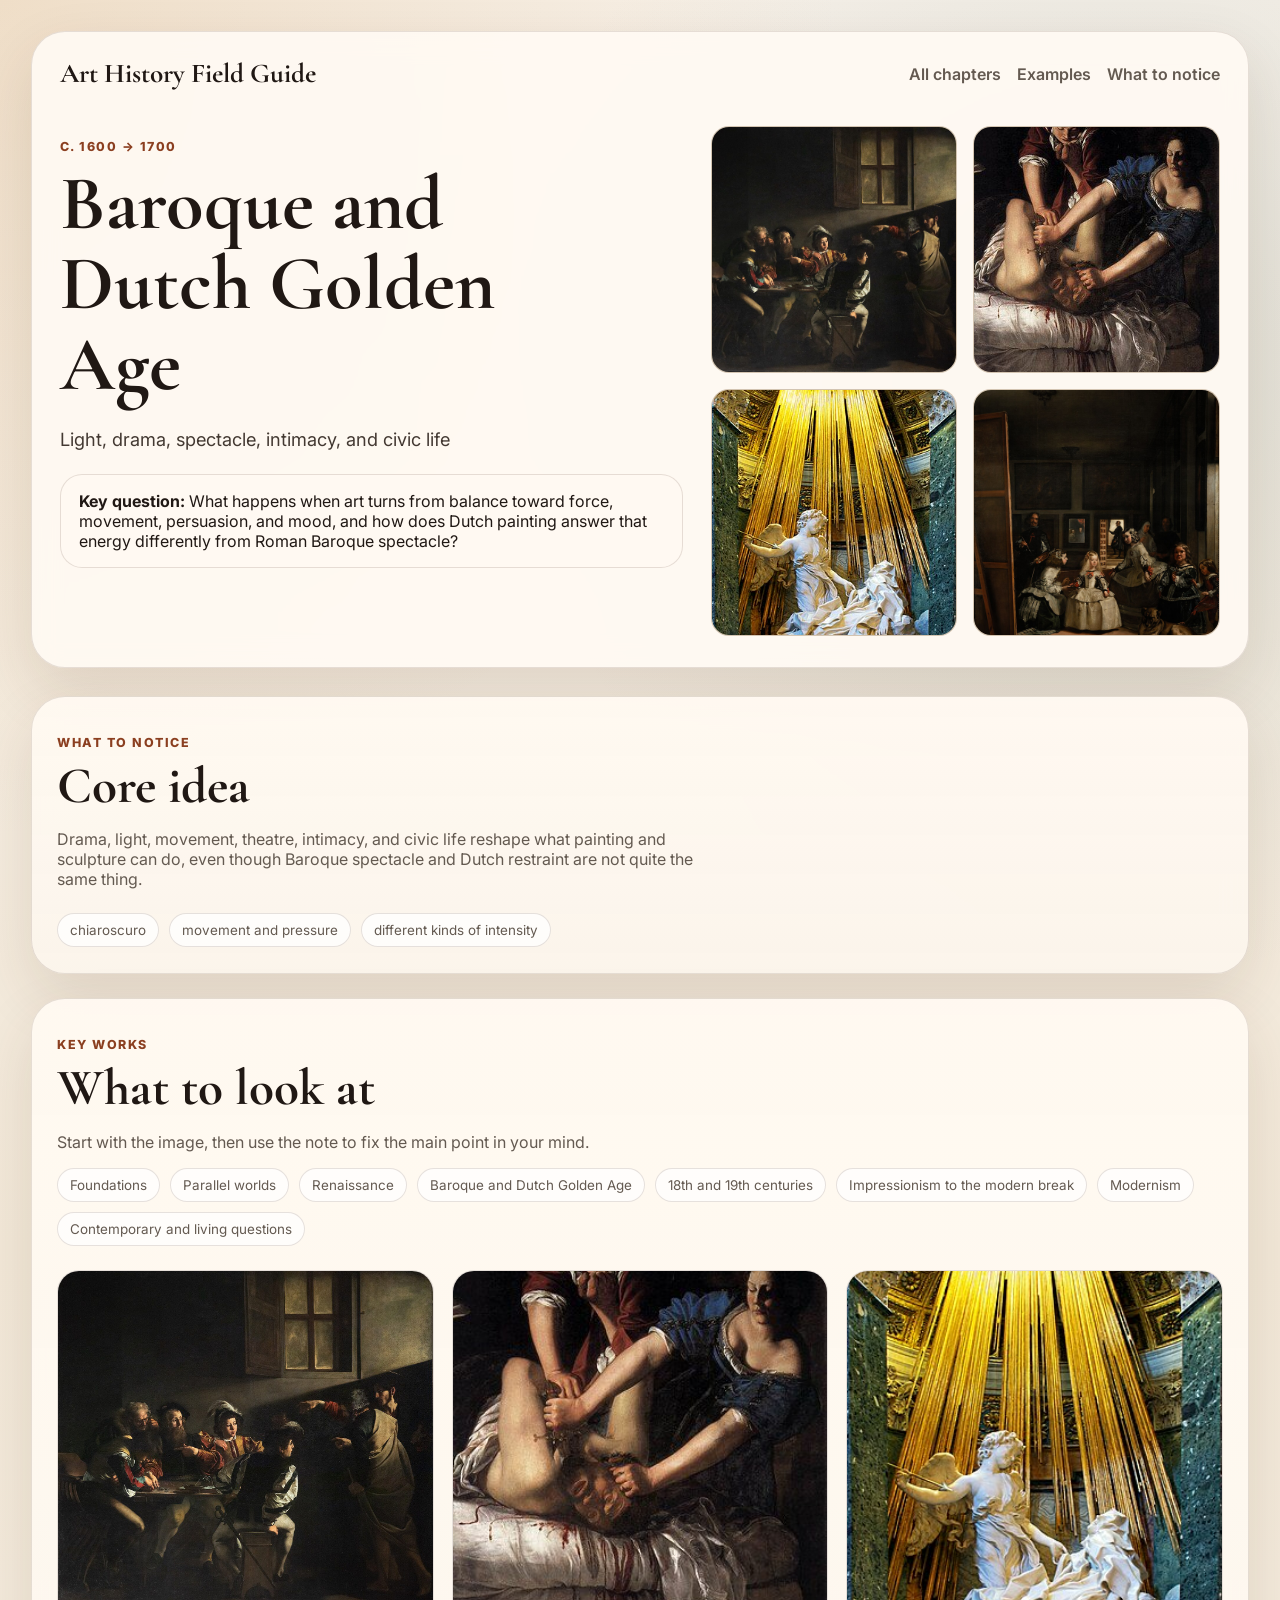
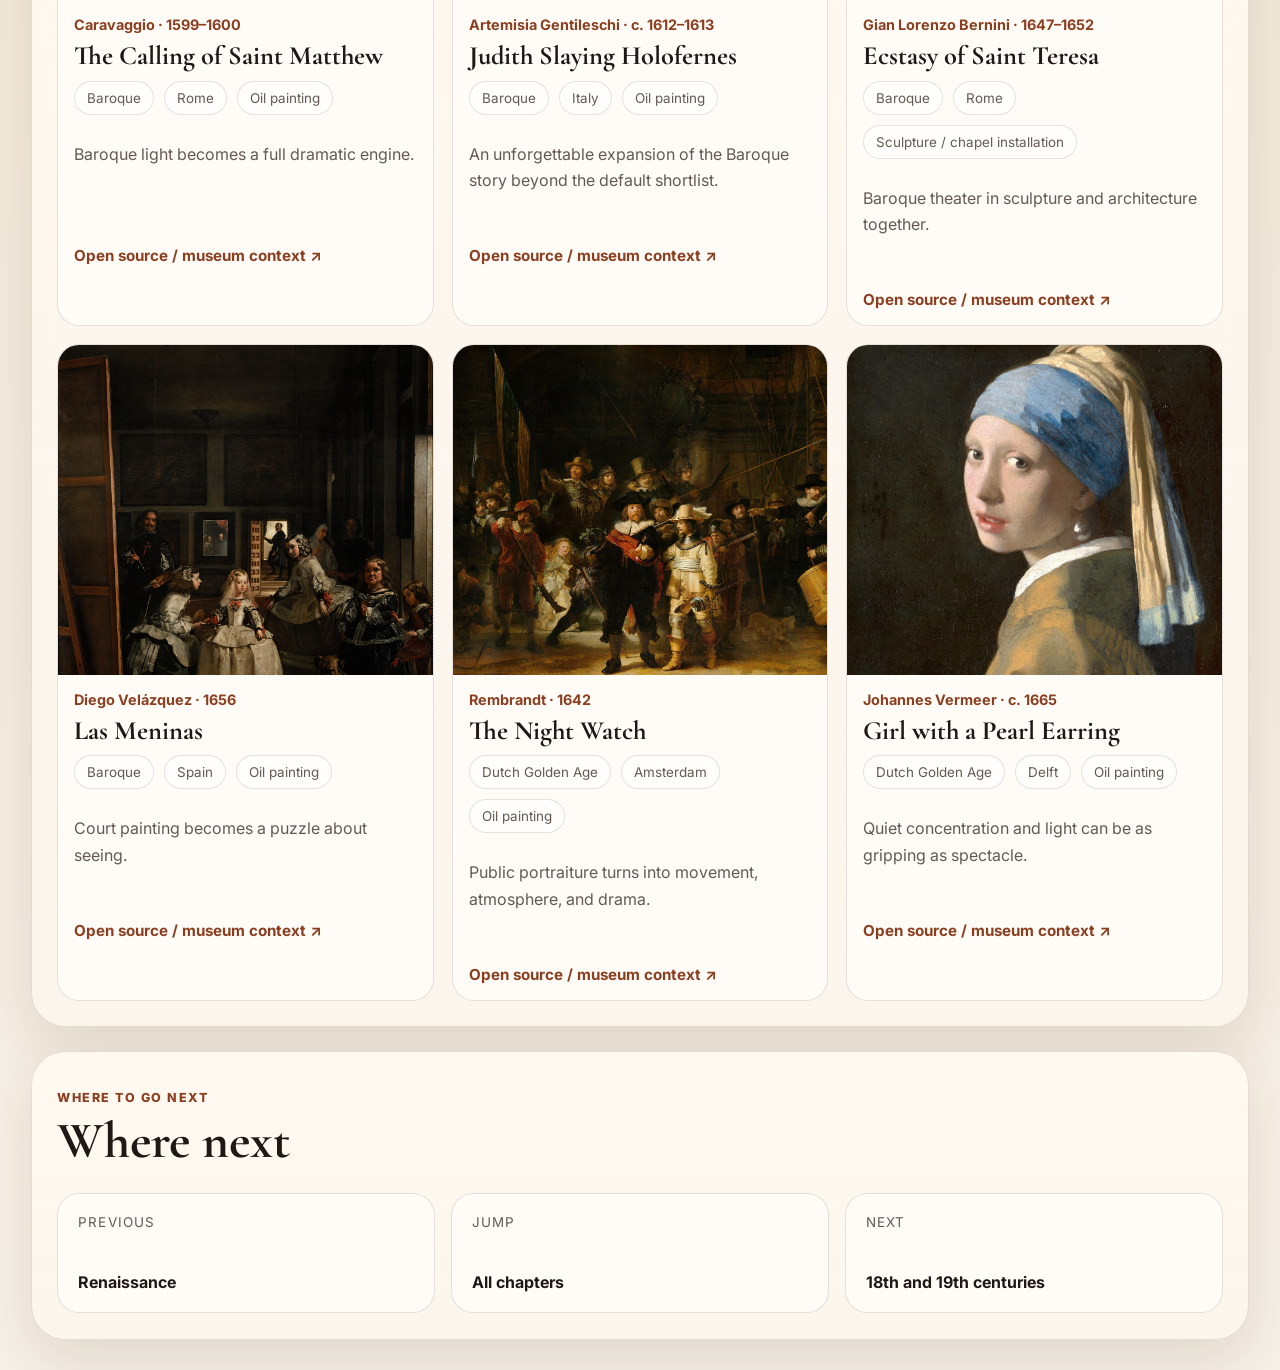
==== periods/baroque-dutch.html @ cd4ae2cf "Bust cached homepage assets" ====
<!DOCTYPE html>
<html lang="en">
<head>
  <meta charset="UTF-8" />
  <meta name="viewport" content="width=device-width, initial-scale=1.0" />
  <title>Baroque and Dutch Golden Age · Art History Field Guide</title>
  <meta name="description" content="Baroque and Dutch Golden Age page of the Art History Field Guide with multiple visual examples and short appreciation notes." />
  <link rel="preconnect" href="https://fonts.googleapis.com">
  <link rel="preconnect" href="https://fonts.gstatic.com" crossorigin>
  <link href="https://fonts.googleapis.com/css2?family=Inter:wght@400;500;600;700;800&family=Cormorant+Garamond:wght@500;600;700&display=swap" rel="stylesheet">
  <link rel="stylesheet" href="../styles.css?v=a6105a4" />
</head>
<body>
  <div class="site-shell">
    <header class="hero hero-period">
      <nav class="topbar">
        <a class="brand" data-no-modal="true" href="../index.html">Art History Field Guide</a>
        <div class="topbar-links">
          <a href="../index.html#periods">All chapters</a>
          <a data-no-modal="true" href="#gallery">Examples</a>
          <a data-no-modal="true" href="#flow">What to notice</a>
        </div>
      </nav>
      <div class="period-header">
        <div class="period-header-copy">
          <p class="eyebrow">c. 1600 → 1700</p>
          <h1>Baroque and Dutch Golden Age</h1>
          <p class="lede">Light, drama, spectacle, intimacy, and civic life</p>
          <div class="question-card"><strong>Key question:</strong> What happens when art turns from balance toward force, movement, persuasion, and mood, and how does Dutch painting answer that energy differently from Roman Baroque spectacle?</div>
        </div>
        <div class="period-header-preview">
          <img src="../assets/artworks/calling-saint-matthew.jpg" alt="The Calling of Saint Matthew" loading="eager" /><img src="../assets/artworks/judith-slaying-holofernes.jpg" alt="Judith Slaying Holofernes" loading="eager" /><img src="../assets/examples/ecstasy-of-saint-teresa.jpg" alt="Ecstasy of Saint Teresa" loading="eager" /><img src="../assets/examples/las-meninas.jpg" alt="Las Meninas" loading="eager" />
        </div>
      </div>
    </header>

    <main>
      <section class="panel page-panel" id="flow">
        <div class="section-heading">
          <p class="eyebrow">What to notice</p>
          <h2>Core idea</h2>
          <p>Drama, light, movement, theatre, intimacy, and civic life reshape what painting and sculpture can do, even though Baroque spectacle and Dutch restraint are not quite the same thing.</p>
        </div>
        <div class="notice-strip"><span>chiaroscuro</span><span>movement and pressure</span><span>different kinds of intensity</span></div>
      </section>
      <section class="panel page-panel" id="gallery">
        <div class="section-heading with-controls">
          <div>
            <p class="eyebrow">Key works</p>
            <h2>What to look at</h2>
            <p>Start with the image, then use the note to fix the main point in your mind.</p>
          </div>
          <div class="period-chip-row"><a class="period-chip" data-modal="true" href="../periods/foundations.html">Foundations</a><a class="period-chip" data-modal="true" href="../periods/parallel-worlds.html">Parallel worlds</a><a class="period-chip" data-modal="true" href="../periods/renaissance.html">Renaissance</a><a class="period-chip" data-modal="true" href="../periods/baroque-dutch.html">Baroque and Dutch Golden Age</a><a class="period-chip" data-modal="true" href="../periods/eighteenth-nineteenth.html">18th and 19th centuries</a><a class="period-chip" data-modal="true" href="../periods/impressionism-modern-break.html">Impressionism to the modern break</a><a class="period-chip" data-modal="true" href="../periods/modernism.html">Modernism</a><a class="period-chip" data-modal="true" href="../periods/contemporary.html">Contemporary and living questions</a></div>
        </div>
        <div class="works-grid"><article class="work-card">
      <a class="work-image-link" href="https://en.wikipedia.org/wiki/The_Calling_of_Saint_Matthew_(Caravaggio)" target="_blank" rel="noreferrer">
        <img src="../assets/artworks/calling-saint-matthew.jpg" alt="The Calling of Saint Matthew by Caravaggio" loading="eager" />
      </a>
      <div class="work-copy">
        <p class="work-meta">Caravaggio · 1599–1600</p>
        <h3>The Calling of Saint Matthew</h3>
        <div class="tag-row"><span>Baroque</span><span>Rome</span><span>Oil painting</span></div>
        <p class="work-why">Baroque light becomes a full dramatic engine.</p>
        <a class="deep-link" href="https://en.wikipedia.org/wiki/The_Calling_of_Saint_Matthew_(Caravaggio)" target="_blank" rel="noreferrer">Open source / museum context ↗</a>
      </div>
    </article><article class="work-card">
      <a class="work-image-link" href="https://en.wikipedia.org/wiki/Judith_Slaying_Holofernes_(Artemisia_Gentileschi,_Naples)" target="_blank" rel="noreferrer">
        <img src="../assets/artworks/judith-slaying-holofernes.jpg" alt="Judith Slaying Holofernes by Artemisia Gentileschi" loading="eager" />
      </a>
      <div class="work-copy">
        <p class="work-meta">Artemisia Gentileschi · c. 1612–1613</p>
        <h3>Judith Slaying Holofernes</h3>
        <div class="tag-row"><span>Baroque</span><span>Italy</span><span>Oil painting</span></div>
        <p class="work-why">An unforgettable expansion of the Baroque story beyond the default shortlist.</p>
        <a class="deep-link" href="https://en.wikipedia.org/wiki/Judith_Slaying_Holofernes_(Artemisia_Gentileschi,_Naples)" target="_blank" rel="noreferrer">Open source / museum context ↗</a>
      </div>
    </article><article class="work-card">
      <a class="work-image-link" href="https://en.wikipedia.org/wiki/Ecstasy_of_Saint_Teresa" target="_blank" rel="noreferrer">
        <img src="../assets/examples/ecstasy-of-saint-teresa.jpg" alt="Ecstasy of Saint Teresa by Gian Lorenzo Bernini" loading="eager" />
      </a>
      <div class="work-copy">
        <p class="work-meta">Gian Lorenzo Bernini · 1647–1652</p>
        <h3>Ecstasy of Saint Teresa</h3>
        <div class="tag-row"><span>Baroque</span><span>Rome</span><span>Sculpture / chapel installation</span></div>
        <p class="work-why">Baroque theater in sculpture and architecture together.</p>
        <a class="deep-link" href="https://en.wikipedia.org/wiki/Ecstasy_of_Saint_Teresa" target="_blank" rel="noreferrer">Open source / museum context ↗</a>
      </div>
    </article><article class="work-card">
      <a class="work-image-link" href="https://en.wikipedia.org/wiki/Las_Meninas" target="_blank" rel="noreferrer">
        <img src="../assets/examples/las-meninas.jpg" alt="Las Meninas by Diego Velázquez" loading="eager" />
      </a>
      <div class="work-copy">
        <p class="work-meta">Diego Velázquez · 1656</p>
        <h3>Las Meninas</h3>
        <div class="tag-row"><span>Baroque</span><span>Spain</span><span>Oil painting</span></div>
        <p class="work-why">Court painting becomes a puzzle about seeing.</p>
        <a class="deep-link" href="https://en.wikipedia.org/wiki/Las_Meninas" target="_blank" rel="noreferrer">Open source / museum context ↗</a>
      </div>
    </article><article class="work-card">
      <a class="work-image-link" href="https://en.wikipedia.org/wiki/The_Night_Watch" target="_blank" rel="noreferrer">
        <img src="../assets/artworks/night-watch.jpg" alt="The Night Watch by Rembrandt" loading="eager" />
      </a>
      <div class="work-copy">
        <p class="work-meta">Rembrandt · 1642</p>
        <h3>The Night Watch</h3>
        <div class="tag-row"><span>Dutch Golden Age</span><span>Amsterdam</span><span>Oil painting</span></div>
        <p class="work-why">Public portraiture turns into movement, atmosphere, and drama.</p>
        <a class="deep-link" href="https://en.wikipedia.org/wiki/The_Night_Watch" target="_blank" rel="noreferrer">Open source / museum context ↗</a>
      </div>
    </article><article class="work-card">
      <a class="work-image-link" href="https://en.wikipedia.org/wiki/Girl_with_a_Pearl_Earring" target="_blank" rel="noreferrer">
        <img src="../assets/artworks/girl-with-a-pearl-earring.jpg" alt="Girl with a Pearl Earring by Johannes Vermeer" loading="eager" />
      </a>
      <div class="work-copy">
        <p class="work-meta">Johannes Vermeer · c. 1665</p>
        <h3>Girl with a Pearl Earring</h3>
        <div class="tag-row"><span>Dutch Golden Age</span><span>Delft</span><span>Oil painting</span></div>
        <p class="work-why">Quiet concentration and light can be as gripping as spectacle.</p>
        <a class="deep-link" href="https://en.wikipedia.org/wiki/Girl_with_a_Pearl_Earring" target="_blank" rel="noreferrer">Open source / museum context ↗</a>
      </div>
    </article></div>
      </section>
      <section class="panel page-panel flow-panel">
        <div class="section-heading">
          <p class="eyebrow">Where to go next</p>
          <h2>Where next</h2>
        </div>
        <div class="next-grid">
          <a class="next-card" data-modal="true" href="renaissance.html"><span>Previous</span><strong>Renaissance</strong></a>
          <a class="next-card" href="../index.html#periods"><span>Jump</span><strong>All chapters</strong></a>
          <a class="next-card" data-modal="true" href="eighteenth-nineteenth.html"><span>Next</span><strong>18th and 19th centuries</strong></a>
        </div>
      </section>
    </main>
  </div>
  <script src="../script.js?v=a6105a4" defer></script>
</body>
</html>
---- styles.css ----
:root {
  --bg: #f6f1e8;
  --card: rgba(255, 250, 244, 0.92);
  --card-strong: rgba(255, 252, 247, 0.98);
  --ink: #201814;
  --ink-soft: #645a51;
  --accent: #8b3f20;
  --line: rgba(80, 55, 35, 0.14);
  --shadow: 0 24px 60px rgba(70, 42, 17, 0.12);
  --radius-md: 22px;
  --max: 1720px;
  --page-pad: clamp(18px, 2.4vw, 34px);
  --panel-pad: clamp(22px, 2vw, 34px);
}
* { box-sizing: border-box; }
html { scroll-behavior: smooth; }
body {
  margin: 0;
  font-family: "Inter", system-ui, sans-serif;
  color: var(--ink);
  background:
    radial-gradient(circle at top left, rgba(199,131,45,0.18), transparent 26%),
    radial-gradient(circle at 88% 12%, rgba(79,111,104,0.14), transparent 22%),
    linear-gradient(180deg, #f8f2ea 0%, #f2e8d8 42%, #f7f1e8 100%);
}
img { max-width: 100%; display:block; }
a { color: inherit; text-decoration:none; }
.site-shell { width:min(100%, calc(var(--max) + (var(--page-pad) * 2))); margin:0 auto; padding:var(--page-pad); }
.hero, .panel {
  background: var(--card);
  border: 1px solid var(--line);
  box-shadow: var(--shadow);
  backdrop-filter: blur(14px);
  border-radius: 34px;
}
.hero { padding:clamp(24px, 2vw, 34px) clamp(24px, 2.2vw, 38px) clamp(30px, 2.4vw, 40px); margin-bottom:28px; overflow:hidden; }
.panel { padding:var(--panel-pad); }
.quick-timeline { overflow: hidden; }
.topbar { display:flex; justify-content:space-between; gap:20px; align-items:center; }
.brand { font-family:"Cormorant Garamond", serif; font-size:1.7rem; font-weight:700; }
.topbar-links { display:flex; flex-wrap:wrap; gap:16px; color:var(--ink-soft); font-weight:600; }
.eyebrow { text-transform:uppercase; letter-spacing:.12em; color:var(--accent); font-size:.78rem; font-weight:800; margin-bottom:10px; }
h1,h2,h3 { font-family:"Cormorant Garamond", serif; line-height:1.05; margin-top:0; }
h1 { font-size:clamp(3rem, 6vw, 5.6rem); margin-bottom:16px; max-width:12ch; }
h2 { font-size:clamp(2rem, 4vw, 3.2rem); margin-bottom:12px; }
h3 { font-size:1.65rem; margin-bottom:10px; }
.lede { font-size:1.14rem; line-height:1.75; color:#433932; max-width:62ch; }
.hero-layout, .period-header, .overview-slice { display:grid; grid-template-columns:minmax(0,1.1fr) minmax(0,.9fr); gap:28px; align-items:start; }
.hero-copy { padding-top:48px; max-width: 78ch; }
.hero-actions { display:flex; gap:14px; flex-wrap:wrap; margin:28px 0; }
.button { display:inline-flex; align-items:center; justify-content:center; min-height:48px; padding:0 18px; border-radius:999px; font-weight:700; border:1px solid transparent; }
.button.primary { background: var(--ink); color:#fff8f1; }
.button.secondary { background: rgba(255,255,255,.62); border-color: var(--line); }
.hero-highlights { display:grid; grid-template-columns:repeat(3, minmax(0,1fr)); gap:14px; }
.highlight-card, .map-route, .period-card, .overview-slice, .work-card, .next-card, .question-card {
  background: var(--card-strong);
  border:1px solid var(--line);
  border-radius: var(--radius-md);
}
.highlight-card { padding:18px; }
.highlight-kicker { display:block; color:var(--ink-soft); font-size:.84rem; margin-bottom:8px; }
.highlight-card p, .map-route p, .period-card p, .overview-copy p, .work-why { color:var(--ink-soft); line-height:1.65; }
.hero-preview-board { display:grid; gap:16px; }

.map-route,
.period-card,
.overview-slice,
.work-card,
.highlight-card {
  transition: transform .2s ease, box-shadow .2s ease, border-color .2s ease;
}

.map-route:hover,
.map-route:focus-within,
.period-card:hover,
.period-card:focus-visible,
.overview-slice:hover,
.overview-slice:focus-within,
.work-card:hover,
.work-card:focus-within,
.highlight-card:hover,
.highlight-card:focus-within {
  transform: translateY(-2px);
  box-shadow: 0 18px 40px rgba(70, 42, 17, 0.10);
  border-color: rgba(139,63,32,.24);
}
.hero-preview-intro, .question-card { padding:16px 18px; background:rgba(255,249,242,0.9); border:1px solid var(--line); border-radius:22px; }
.hero-visual-kicker { display:inline-flex; align-items:center; min-height:28px; padding:0 12px; border-radius:999px; background:rgba(139,63,32,.1); color:var(--accent); font-size:.78rem; font-weight:800; text-transform:uppercase; letter-spacing:.08em; }
.hero-preview-intro p { margin:10px 0 0; color:var(--ink-soft); line-height:1.6; }
.timeline-heading {
  display: flex;
  align-items: end;
  justify-content: space-between;
  gap: 18px;
}
.timeline-heading .button {
  flex-shrink: 0;
}
.timeline-rail {
  display: flex;
  gap: 14px;
  width: 100%;
  max-width: 100%;
  overflow-x: auto;
  overscroll-behavior-x: contain;
  padding-bottom: 8px;
  scroll-snap-type: x proximity;
  scrollbar-width: thin;
}
.timeline-card {
  position: relative;
  display: grid;
  flex: 0 0 260px;
  width: 260px;
  gap: 10px;
  min-height: 188px;
  padding: 18px;
  border: 1px solid var(--line);
  border-radius: 24px;
  background: linear-gradient(180deg, rgba(255,252,247,0.98), rgba(248,240,230,0.94));
  box-shadow: 0 16px 36px rgba(70, 42, 17, 0.08);
  scroll-snap-align: start;
}
.timeline-card::before {
  content: "";
  position: absolute;
  inset: 16px auto 16px -8px;
  width: 2px;
  background: linear-gradient(180deg, rgba(139,63,32,0), rgba(139,63,32,0.55), rgba(139,63,32,0));
}
.timeline-card__range {
  color: var(--accent);
  font-size: .82rem;
  font-weight: 800;
  letter-spacing: .06em;
  text-transform: uppercase;
}
.timeline-card strong {
  font-family: "Cormorant Garamond", serif;
  font-size: 1.7rem;
  line-height: 1.02;
}
.timeline-card p {
  margin: 0;
  color: var(--ink-soft);
  line-height: 1.55;
}
.timeline-explorer,
.chapter-gallery-grid {
  display: grid;
  gap: 18px;
}
.timeline-explorer__rail {
  display: flex;
  gap: 14px;
  overflow-x: auto;
  padding-bottom: 8px;
  scrollbar-width: thin;
}
.timeline-stop {
  flex: 0 0 220px;
  display: grid;
  gap: 8px;
  text-align: left;
  padding: 16px;
  border-radius: 22px;
  border: 1px solid var(--line);
  background: rgba(255, 252, 247, 0.9);
  color: var(--ink);
  box-shadow: 0 14px 32px rgba(70, 42, 17, 0.08);
}
.timeline-stop__dot {
  width: 12px;
  height: 12px;
  border-radius: 999px;
  background: rgba(139,63,32,.25);
  box-shadow: 0 0 0 6px rgba(139,63,32,.08);
}
.timeline-stop__range,
.timeline-explorer__range {
  color: var(--accent);
  font-size: .82rem;
  font-weight: 800;
  letter-spacing: .06em;
  text-transform: uppercase;
}
.timeline-stop strong {
  font-family: "Cormorant Garamond", serif;
  font-size: 1.55rem;
  line-height: 1.05;
}
.timeline-stop.is-active {
  border-color: rgba(139,63,32,.32);
  background: linear-gradient(180deg, rgba(255,252,247,1), rgba(246,236,224,.96));
  transform: translateY(-2px);
}
.timeline-stop.is-active .timeline-stop__dot {
  background: var(--accent);
  box-shadow: 0 0 0 7px rgba(139,63,32,.14);
}
.timeline-explorer__focus {
  display: grid;
  grid-template-columns: minmax(300px, .92fr) minmax(0, 1.08fr);
  gap: 20px;
  padding: 18px;
  border-radius: 26px;
  border: 1px solid var(--line);
  background: linear-gradient(180deg, rgba(255,251,246,.98), rgba(249,241,232,.95));
}
.timeline-explorer__media img,
.chapter-feature-card__image-wrap img {
  width: 100%;
  height: 100%;
  object-fit: cover;
  background: #e9dcc8;
}
.timeline-explorer__media {
  min-height: 320px;
  border-radius: 22px;
  overflow: hidden;
}
.timeline-explorer__copy {
  display: flex;
  flex-direction: column;
  gap: 14px;
  justify-content: center;
}
.timeline-explorer__copy h3 {
  font-size: clamp(2rem, 4vw, 3rem);
  margin-bottom: 0;
}
.timeline-explorer__summary,
.timeline-explorer__artists,
.timeline-explorer__fallback {
  margin: 0;
  color: var(--ink-soft);
  line-height: 1.7;
}
.timeline-explorer__actions {
  display: flex;
  flex-wrap: wrap;
  gap: 12px;
  align-items: center;
}
.timeline-explorer__nav {
  min-height: 46px;
  padding: 0 16px;
  border-radius: 999px;
  border: 1px solid var(--line);
  background: rgba(255,255,255,.72);
  color: var(--ink);
  font-weight: 700;
}
.timeline-explorer__nav:disabled {
  opacity: .45;
}
.chapter-gallery-grid {
  grid-template-columns: repeat(2, minmax(0, 1fr));
}
.chapter-feature-card {
  display: grid;
  grid-template-columns: minmax(200px, .95fr) minmax(0, 1.05fr);
  overflow: hidden;
  background: var(--card-strong);
  border: 1px solid var(--line);
  border-radius: 26px;
  box-shadow: 0 18px 40px rgba(70, 42, 17, 0.08);
  transition: transform .2s ease, box-shadow .2s ease, border-color .2s ease;
}
.chapter-feature-card:hover,
.chapter-feature-card:focus-within {
  transform: translateY(-2px);
  box-shadow: 0 18px 40px rgba(70, 42, 17, 0.10);
  border-color: rgba(139,63,32,.24);
}
.chapter-feature-card__image-wrap {
  min-height: 250px;
}
.chapter-feature-card__copy {
  display: flex;
  flex-direction: column;
  gap: 10px;
  padding: 20px;
}
.chapter-feature-card__copy p {
  margin: 0;
  color: var(--ink-soft);
  line-height: 1.65;
}
.chapter-feature-card__copy strong {
  margin-top: auto;
}
.mosaic-six, .period-header-preview, .overview-preview-grid, .works-grid, .period-grid, .map-routes, .next-grid { display:grid; gap:16px; }
.mosaic-six { grid-template-columns:repeat(3, minmax(0,1fr)); }
.period-header-preview { grid-template-columns:repeat(2, minmax(0,1fr)); }
.overview-preview-grid { grid-template-columns:repeat(4, minmax(0,1fr)); gap:10px; }
.works-grid { grid-template-columns:repeat(3, minmax(0,1fr)); gap:18px; }
.period-grid { grid-template-columns:repeat(4, minmax(0,1fr)); }
.map-routes, .next-grid { grid-template-columns:repeat(3, minmax(0,1fr)); }
.mosaic-six img, .period-header-preview img, .overview-preview-grid img { aspect-ratio:1/1; object-fit:cover; border-radius:18px; border:1px solid var(--line); background:#e9dcc8; }
.period-header { padding-top:36px; }
.section-heading { margin-bottom:24px; }
.section-heading p:last-child { color:var(--ink-soft); max-width:65ch; }
main { display:grid; gap:24px; }
.map-route, .period-card, .next-card { padding:20px; }
.period-range { display:block; color:var(--accent); font-size:.86rem; font-weight:700; margin-bottom:8px; }
.period-card h3,
.overview-copy h3 {
  margin-bottom: 8px;
}
.period-card p,
.map-route p,
.overview-copy p,
.highlight-card p,
.work-why {
  display: -webkit-box;
  -webkit-box-orient: vertical;
  -webkit-line-clamp: 3;
  overflow: hidden;
}
.period-card p,
.map-route p,
.highlight-card p {
  min-height: 4.95em;
}
.overview-copy p,
.work-why {
  min-height: 4.95em;
}
.period-card strong {
  display: inline-block;
  margin-top: 10px;
}
.overview-slice { padding:20px; }
.overview-copy {
  display: flex;
  flex-direction: column;
  gap: 6px;
}
.overview-copy .button {
  align-self: flex-start;
  margin-top: auto;
}
.notice-strip, .tag-row, .period-chip-row { display:flex; flex-wrap:wrap; gap:10px; }
.notice-strip span, .tag-row span, .period-chip { border:1px solid var(--line); border-radius:999px; background:rgba(255,255,255,.72); padding:8px 12px; color:var(--ink-soft); font-size:.84rem; }
.work-card { overflow:hidden; }
.work-image-link img { width:100%; aspect-ratio:1/.88; object-fit:cover; background:#e9dcc8; }
.work-copy {
  padding:16px;
  display:flex;
  flex-direction:column;
  gap:10px;
}
.work-copy h3 {
  margin-bottom: 0;
}
.work-meta { margin:0; color:var(--accent); font-size:.9rem; font-weight:700; }
.deep-link { color:var(--accent); font-weight:700; font-size:.95rem; margin-top:auto; }
.next-card { min-height:120px; display:flex; flex-direction:column; justify-content:space-between; }
.next-card span { color:var(--ink-soft); font-size:.84rem; text-transform:uppercase; letter-spacing:.08em; }
.page-panel { background:linear-gradient(180deg, rgba(255,249,241,.97), rgba(251,245,236,.94)); }

body.modal-open {
  overflow: hidden;
}

.overview-slice,
.highlight-card {
  cursor: pointer;
}

.guide-modal {
  position: fixed;
  inset: 0;
  z-index: 1000;
  display: grid;
  place-items: center;
  padding: clamp(10px, 2vw, 24px);
  opacity: 0;
  pointer-events: none;
  transition: opacity .22s ease;
}

.guide-modal.is-open {
  opacity: 1;
  pointer-events: auto;
}

.guide-modal__backdrop {
  position: absolute;
  inset: 0;
  background: rgba(29, 20, 13, 0.56);
  backdrop-filter: blur(12px);
}

.guide-modal__dialog {
  position: relative;
  z-index: 1;
  width: min(96vw, 1680px);
  height: min(92vh, 1220px);
  display: grid;
  grid-template-columns: minmax(280px, 340px) minmax(0, 1fr);
  grid-template-rows: auto minmax(0, 1fr) auto;
  grid-template-areas:
    "header header"
    "spotlight frame"
    "rail rail";
  border-radius: 30px;
  overflow: hidden;
  background:
    radial-gradient(circle at top left, rgba(183, 103, 48, 0.12), transparent 30%),
    linear-gradient(180deg, rgba(250, 244, 236, 0.98), rgba(244, 236, 226, 0.94));
  border: 1px solid rgba(255,255,255,0.35);
  box-shadow: 0 30px 80px rgba(21, 12, 8, 0.30);
  transform: translateY(20px) scale(.985);
  transition: transform .28s ease, box-shadow .28s ease;
}

.guide-modal.is-open .guide-modal__dialog {
  transform: translateY(0) scale(1);
}

.guide-modal__header {
  grid-area: header;
  display: flex;
  align-items: center;
  justify-content: space-between;
  gap: 18px;
  padding: 18px 22px 16px;
  background: linear-gradient(180deg, rgba(255,249,241,.96), rgba(245,235,223,.88));
  border-bottom: 1px solid rgba(80, 55, 35, 0.12);
}

.guide-modal__heading h2 {
  margin-bottom: 0;
  font-size: clamp(1.5rem, 2vw, 2.15rem);
}

.guide-modal__summary {
  margin: 8px 0 0;
  max-width: 62ch;
  color: var(--ink-soft);
  line-height: 1.55;
}

.guide-modal__eyebrow {
  display: inline-flex;
  margin-bottom: 6px;
  text-transform: uppercase;
  letter-spacing: .12em;
  color: var(--accent);
  font-size: .72rem;
  font-weight: 800;
}

.guide-modal__actions {
  display: flex;
  align-items: center;
  gap: 10px;
  flex-wrap: wrap;
  justify-content: flex-end;
}

.guide-modal__jump-controls {
  display: inline-flex;
  align-items: center;
  gap: 8px;
  padding: 4px;
  border-radius: 999px;
  background: rgba(255,255,255,0.62);
  border: 1px solid rgba(80, 55, 35, 0.10);
}

.guide-modal__open-page,
.guide-modal__close,
.guide-modal__nav {
  min-height: 44px;
  padding: 0 16px;
  border-radius: 999px;
  border: 1px solid rgba(80, 55, 35, 0.14);
  background: rgba(255,255,255,0.72);
  color: var(--ink);
  font: inherit;
  font-weight: 700;
  display: inline-flex;
  align-items: center;
  justify-content: center;
  cursor: pointer;
}

.guide-modal__nav {
  min-width: 96px;
  background: transparent;
}

.guide-modal__nav[disabled] {
  opacity: .45;
  cursor: not-allowed;
}

.guide-modal__close {
  background: var(--ink);
  color: #fff8f1;
  border-color: transparent;
}

.guide-modal__spotlight {
  grid-area: spotlight;
  position: relative;
  min-width: 0;
  border-right: 1px solid rgba(80, 55, 35, 0.10);
  background: linear-gradient(180deg, rgba(248, 240, 230, 0.96), rgba(239, 228, 214, 0.92));
  overflow: hidden;
}

.guide-modal__spotlight-media {
  position: absolute;
  inset: 0;
}

.guide-modal__spotlight-image {
  width: 100%;
  height: 100%;
  object-fit: cover;
  filter: saturate(.92) contrast(1.02);
  transform: scale(1.03);
}

.guide-modal__spotlight-overlay {
  position: absolute;
  inset: 0;
  background:
    linear-gradient(180deg, rgba(17, 12, 9, 0.16) 0%, rgba(17, 12, 9, 0.48) 100%),
    linear-gradient(180deg, rgba(241, 195, 122, 0.12), transparent 55%);
}

.guide-modal__spotlight-copy {
  position: absolute;
  inset: auto 0 0 0;
  z-index: 1;
  padding: 24px 22px 22px;
  color: #fff8f1;
}

.guide-modal__kicker,
.guide-modal__counter {
  display: block;
  text-transform: uppercase;
  letter-spacing: .12em;
  font-size: .72rem;
  font-weight: 800;
}

.guide-modal__kicker {
  margin-bottom: 10px;
  color: rgba(255, 244, 228, 0.84);
}

.guide-modal__range {
  display: block;
  font-family: "Cormorant Garamond", serif;
  font-size: clamp(1.6rem, 3vw, 2.5rem);
  line-height: 1.02;
  text-wrap: balance;
}

.guide-modal__counter {
  margin-top: 14px;
  color: rgba(255, 244, 228, 0.78);
}

.guide-modal__frame-shell {
  grid-area: frame;
  min-height: 0;
  background:
    linear-gradient(180deg, rgba(255, 255, 255, 0.42), rgba(255,255,255,0) 14%),
    rgba(242, 232, 216, 0.66);
  padding: 14px 14px 0 0;
}

.guide-modal__frame {
  width: 100%;
  height: 100%;
  border: 0;
  background: #f7f1e8;
  border-radius: 24px 24px 0 0;
  box-shadow: inset 0 0 0 1px rgba(80, 55, 35, 0.08);
}

.guide-modal__rail-shell {
  grid-area: rail;
  display: grid;
  grid-template-columns: minmax(210px, 260px) minmax(0, 1fr);
  gap: 18px;
  align-items: center;
  padding: 16px 22px 18px;
  border-top: 1px solid rgba(80, 55, 35, 0.10);
  background: linear-gradient(180deg, rgba(247, 239, 229, 0.94), rgba(242, 233, 221, 0.98));
}

.guide-modal__rail-intro span {
  display: inline-block;
  text-transform: uppercase;
  letter-spacing: .12em;
  color: var(--accent);
  font-size: .72rem;
  font-weight: 800;
  margin-bottom: 6px;
}

.guide-modal__rail-intro p {
  margin: 0;
  color: var(--ink-soft);
  line-height: 1.5;
}

.guide-modal__rail {
  display: grid;
  grid-auto-flow: column;
  grid-auto-columns: minmax(180px, 1fr);
  gap: 12px;
  overflow-x: auto;
  padding-bottom: 4px;
  scrollbar-width: thin;
}

.guide-modal__thumb {
  display: grid;
  grid-template-rows: 110px auto;
  min-width: 0;
  padding: 8px;
  border-radius: 18px;
  border: 1px solid rgba(80, 55, 35, 0.12);
  background: rgba(255, 252, 247, 0.84);
  text-align: left;
  cursor: pointer;
  transition: transform .2s ease, box-shadow .2s ease, border-color .2s ease;
}

.guide-modal__thumb:hover,
.guide-modal__thumb:focus-visible,
.guide-modal__thumb.is-active {
  transform: translateY(-2px);
  border-color: rgba(139,63,32,.30);
  box-shadow: 0 14px 28px rgba(70, 42, 17, 0.12);
}

.guide-modal__thumb.is-active {
  background: rgba(255, 248, 239, 0.98);
}

.guide-modal__thumb img {
  width: 100%;
  height: 110px;
  object-fit: cover;
  border-radius: 12px;
  background: #e9dcc8;
}

.guide-modal__thumb-copy {
  display: grid;
  gap: 4px;
  padding: 10px 4px 2px;
}

.guide-modal__thumb-copy strong {
  font-size: .98rem;
}

.guide-modal__thumb-copy small {
  color: var(--ink-soft);
  line-height: 1.35;
}

@media (min-width: 1400px) {
  .hero-layout,
  .period-header,
  .overview-slice {
    gap: 34px;
  }

  .period-grid {
    grid-template-columns: repeat(5, minmax(0, 1fr));
  }

  .works-grid {
    grid-template-columns: repeat(4, minmax(0, 1fr));
  }

  .chapter-gallery-grid {
    grid-template-columns: repeat(2, minmax(0, 1fr));
  }

  .map-routes,
  .hero-highlights {
    grid-template-columns: repeat(3, minmax(0, 1fr));
  }
}

@media (min-width: 1680px) {
  .site-shell {
    padding-inline: clamp(24px, 2vw, 40px);
  }

  .hero-layout {
    grid-template-columns: minmax(0, 1.16fr) minmax(520px, .84fr);
  }

  .period-header,
  .overview-slice {
    grid-template-columns: minmax(0, 1fr) minmax(560px, .92fr);
  }

  .period-grid {
    grid-template-columns: repeat(6, minmax(0, 1fr));
  }

  .works-grid {
    grid-template-columns: repeat(5, minmax(0, 1fr));
  }

  .overview-preview-grid,
  .mosaic-six,
  .period-header-preview {
    gap: 18px;
  }
}

@media (hover: hover) and (pointer: fine) {
  .period-card:hover p,
  .period-card:focus-visible p,
  .map-route:hover p,
  .map-route:focus-within p,
  .overview-slice:hover .overview-copy p,
  .overview-slice:focus-within .overview-copy p,
  .highlight-card:hover p,
  .highlight-card:focus-within p,
  .work-card:hover .work-why,
  .work-card:focus-within .work-why {
    -webkit-line-clamp: unset;
    overflow: visible;
  }
}

@media (max-width: 1180px) {
  .hero-layout, .period-header, .overview-slice, .timeline-explorer__focus, .chapter-feature-card { grid-template-columns:1fr; }
  .hero-copy { padding-top:30px; }
}
@media (max-width: 980px) {
  .hero-highlights, .period-grid, .works-grid, .map-routes, .next-grid, .overview-preview-grid, .mosaic-six, .chapter-gallery-grid { grid-template-columns:1fr 1fr; }
  .timeline-heading {
    align-items: flex-start;
    flex-direction: column;
  }
  .timeline-rail,
  .timeline-explorer__rail {
    padding-inline: 0;
  }
  .timeline-card {
    flex-basis: 250px;
    width: 250px;
  }

  .guide-modal__dialog {
    width: min(98vw, 1680px);
    height: min(94vh, 1220px);
    grid-template-columns: 1fr;
    grid-template-rows: auto auto minmax(0, 1fr) auto;
    grid-template-areas:
      "header"
      "spotlight"
      "frame"
      "rail";
  }

  .guide-modal__header {
    align-items: flex-start;
    flex-direction: column;
  }

  .guide-modal__spotlight {
    min-height: 220px;
    border-right: 0;
    border-bottom: 1px solid rgba(80, 55, 35, 0.10);
  }

  .guide-modal__frame-shell {
    padding: 0;
  }

  .guide-modal__frame {
    border-radius: 0;
  }

  .guide-modal__rail-shell {
    grid-template-columns: 1fr;
  }
}
@media (max-width: 680px) {
  .site-shell { padding:14px; }
  .hero, .panel { padding:20px; border-radius:22px; }
  h1 { font-size:clamp(2.7rem, 14vw, 4.1rem); }
  .hero-highlights, .period-grid, .works-grid, .map-routes, .next-grid, .overview-preview-grid, .period-header-preview, .chapter-gallery-grid { grid-template-columns:1fr; }
  .mosaic-six { grid-template-columns:repeat(2, minmax(0,1fr)); }
  .mosaic-six img:nth-child(n+5) { display:none; }
  .topbar { flex-direction:column; align-items:flex-start; }
  .topbar-links {
    width: 100%;
    gap: 10px;
  }
  .topbar-links a {
    min-height: 40px;
    padding: 0 12px;
    display: inline-flex;
    align-items: center;
    border-radius: 999px;
    background: rgba(255,255,255,.62);
    border: 1px solid var(--line);
  }
  .timeline-rail,
  .timeline-explorer__rail {
    margin-inline: -4px;
    padding-inline: 4px;
  }
  .timeline-card {
    flex-basis: min(268px, 86vw);
    width: min(268px, 86vw);
    min-height: 176px;
  }
  .timeline-stop {
    flex-basis: min(248px, 82vw);
  }
  .timeline-explorer__media {
    min-height: 240px;
  }
  .timeline-explorer__actions {
    flex-direction: column;
    align-items: stretch;
  }
  .timeline-explorer__nav,
  .timeline-explorer__actions .button {
    width: 100%;
  }

  .guide-modal {
    padding: 0;
  }

  .guide-modal__dialog {
    width: 100vw;
    height: 100dvh;
    border-radius: 0;
  }

  .guide-modal__header {
    padding: 14px;
  }

  .guide-modal__actions {
    width: 100%;
  }

  .guide-modal__jump-controls {
    width: 100%;
    justify-content: space-between;
  }

  .guide-modal__nav {
    flex: 1 1 0;
  }

  .guide-modal__spotlight {
    min-height: 190px;
  }

  .guide-modal__spotlight-copy {
    padding: 18px 16px 16px;
  }

  .guide-modal__rail-shell {
    padding: 14px;
  }

  .guide-modal__open-page,
  .guide-modal__close {
    flex: 1 1 0;
  }
}
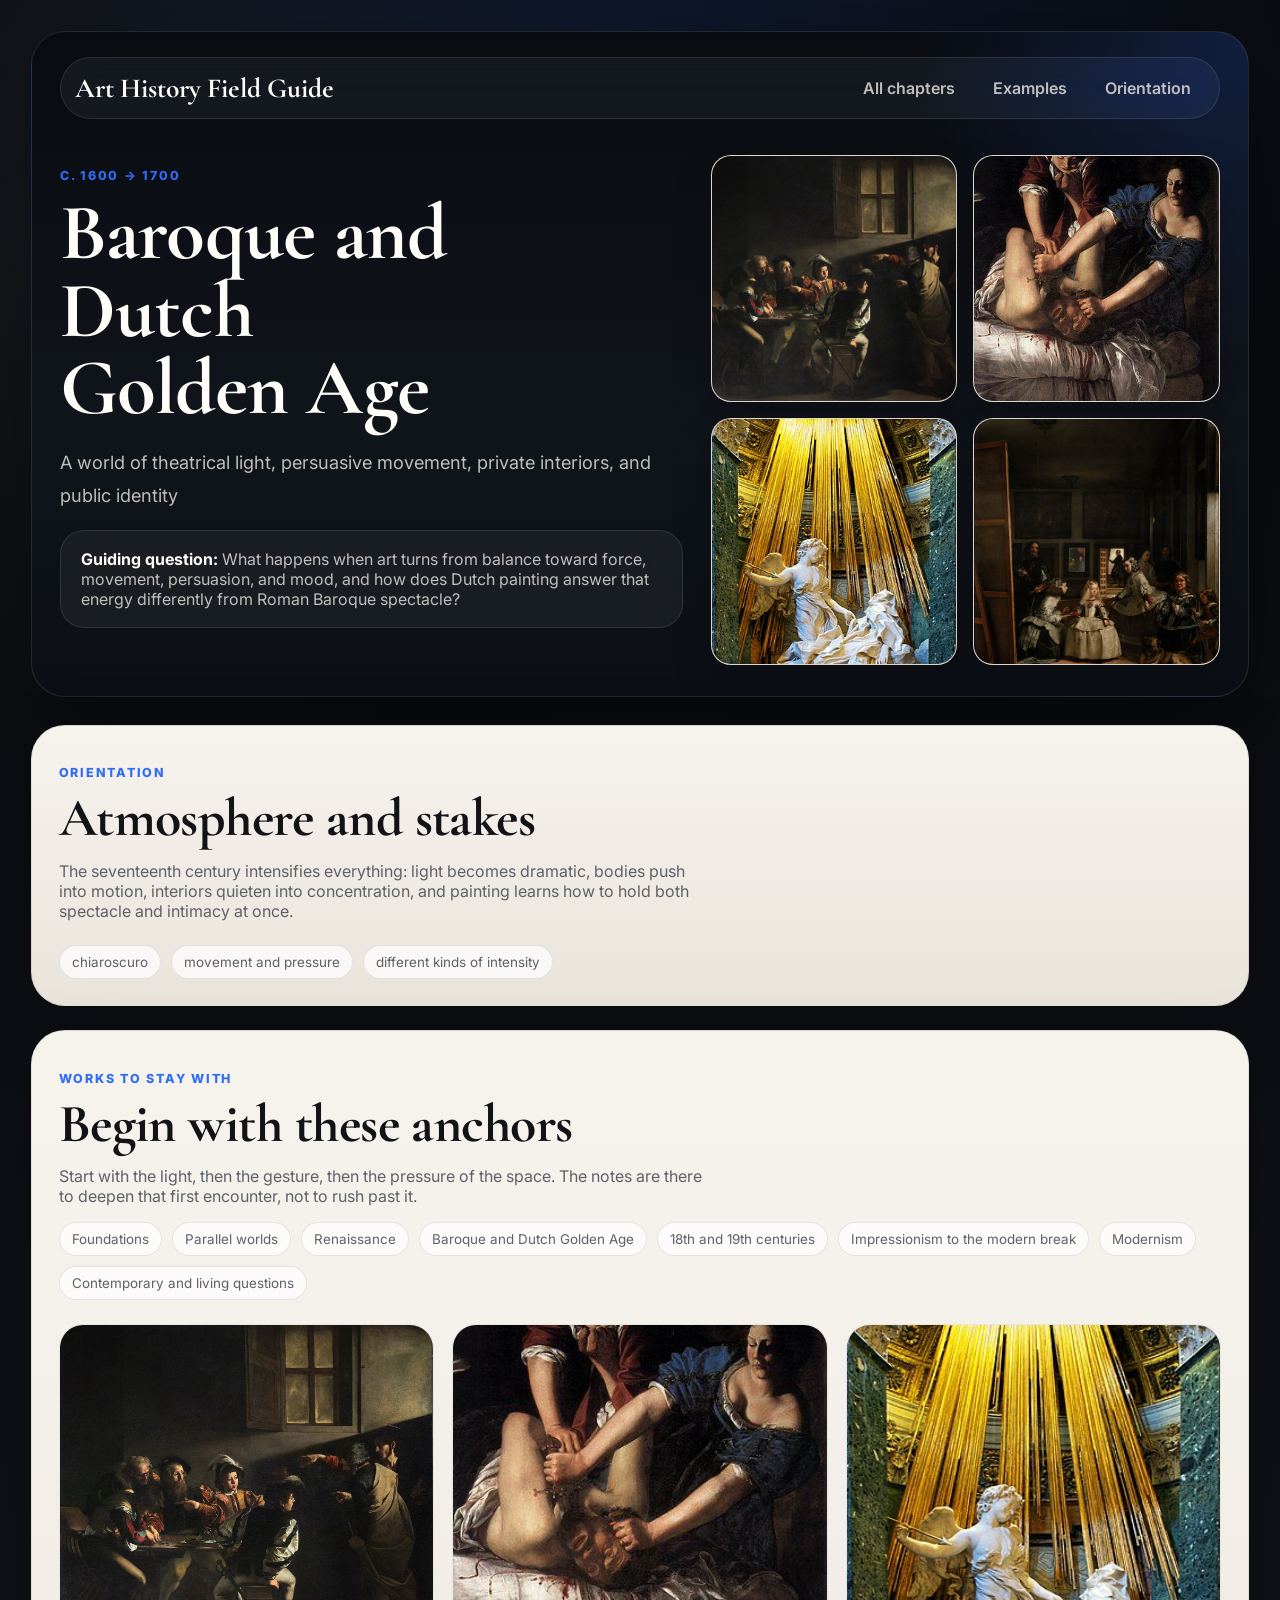
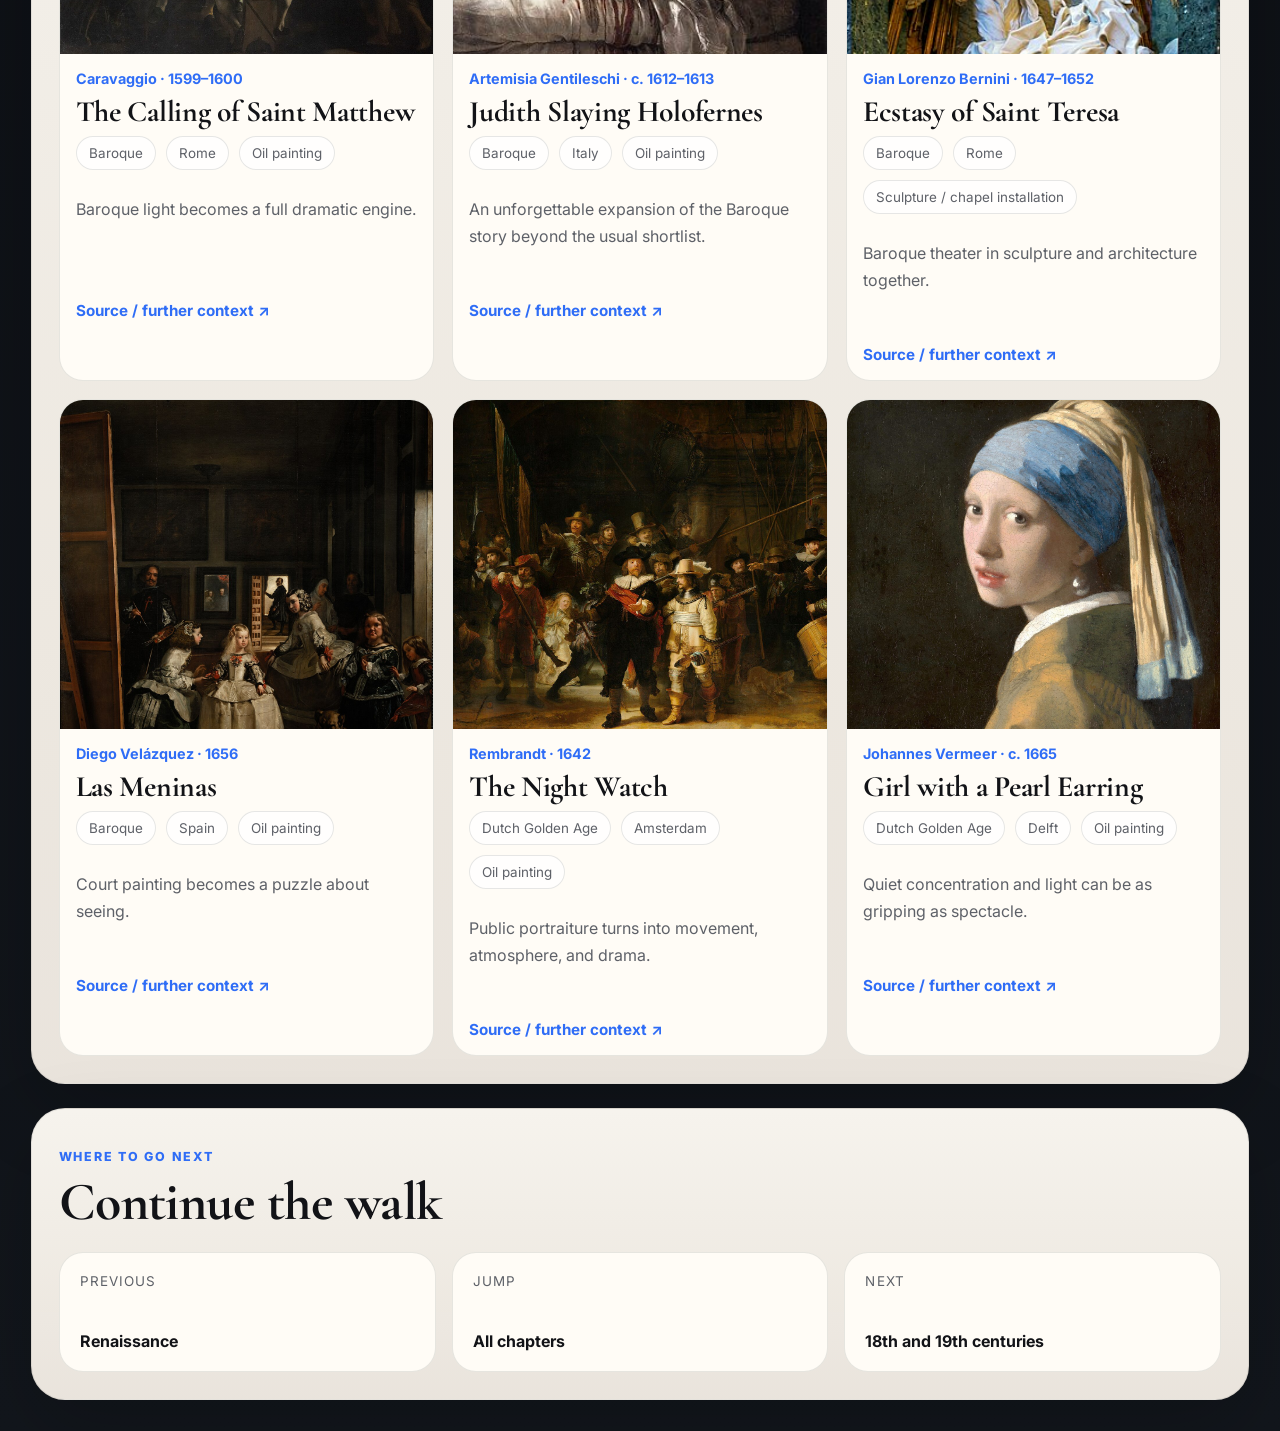
==== commit 46d38de2: "feat: give the guide a more immersive editorial voice" ====
--- a/periods/baroque-dutch.html
+++ b/periods/baroque-dutch.html
@@ -8,7 +8,7 @@
   <link rel="preconnect" href="https://fonts.googleapis.com">
   <link rel="preconnect" href="https://fonts.gstatic.com" crossorigin>
   <link href="https://fonts.googleapis.com/css2?family=Inter:wght@400;500;600;700;800&family=Cormorant+Garamond:wght@500;600;700&display=swap" rel="stylesheet">
-  <link rel="stylesheet" href="../styles.css?v=a6105a4" />
+  <link rel="stylesheet" href="../styles.css?v=immersive3" />
 </head>
 <body>
   <div class="site-shell">
@@ -18,15 +18,15 @@
         <div class="topbar-links">
           <a href="../index.html#periods">All chapters</a>
           <a data-no-modal="true" href="#gallery">Examples</a>
-          <a data-no-modal="true" href="#flow">What to notice</a>
+          <a data-no-modal="true" href="#flow">Orientation</a>
         </div>
       </nav>
       <div class="period-header">
         <div class="period-header-copy">
           <p class="eyebrow">c. 1600 → 1700</p>
           <h1>Baroque and Dutch Golden Age</h1>
-          <p class="lede">Light, drama, spectacle, intimacy, and civic life</p>
-          <div class="question-card"><strong>Key question:</strong> What happens when art turns from balance toward force, movement, persuasion, and mood, and how does Dutch painting answer that energy differently from Roman Baroque spectacle?</div>
+          <p class="lede">A world of theatrical light, persuasive movement, private interiors, and public identity</p>
+          <div class="question-card"><strong>Guiding question:</strong> What happens when art turns from balance toward force, movement, persuasion, and mood, and how does Dutch painting answer that energy differently from Roman Baroque spectacle?</div>
         </div>
         <div class="period-header-preview">
           <img src="../assets/artworks/calling-saint-matthew.jpg" alt="The Calling of Saint Matthew" loading="eager" /><img src="../assets/artworks/judith-slaying-holofernes.jpg" alt="Judith Slaying Holofernes" loading="eager" /><img src="../assets/examples/ecstasy-of-saint-teresa.jpg" alt="Ecstasy of Saint Teresa" loading="eager" /><img src="../assets/examples/las-meninas.jpg" alt="Las Meninas" loading="eager" />
@@ -37,18 +37,18 @@
     <main>
       <section class="panel page-panel" id="flow">
         <div class="section-heading">
-          <p class="eyebrow">What to notice</p>
-          <h2>Core idea</h2>
-          <p>Drama, light, movement, theatre, intimacy, and civic life reshape what painting and sculpture can do, even though Baroque spectacle and Dutch restraint are not quite the same thing.</p>
+          <p class="eyebrow">Orientation</p>
+          <h2>Atmosphere and stakes</h2>
+          <p>The seventeenth century intensifies everything: light becomes dramatic, bodies push into motion, interiors quieten into concentration, and painting learns how to hold both spectacle and intimacy at once.</p>
         </div>
         <div class="notice-strip"><span>chiaroscuro</span><span>movement and pressure</span><span>different kinds of intensity</span></div>
       </section>
       <section class="panel page-panel" id="gallery">
         <div class="section-heading with-controls">
           <div>
-            <p class="eyebrow">Key works</p>
-            <h2>What to look at</h2>
-            <p>Start with the image, then use the note to fix the main point in your mind.</p>
+            <p class="eyebrow">Works to stay with</p>
+            <h2>Begin with these anchors</h2>
+            <p>Start with the light, then the gesture, then the pressure of the space. The notes are there to deepen that first encounter, not to rush past it.</p>
           </div>
           <div class="period-chip-row"><a class="period-chip" data-modal="true" href="../periods/foundations.html">Foundations</a><a class="period-chip" data-modal="true" href="../periods/parallel-worlds.html">Parallel worlds</a><a class="period-chip" data-modal="true" href="../periods/renaissance.html">Renaissance</a><a class="period-chip" data-modal="true" href="../periods/baroque-dutch.html">Baroque and Dutch Golden Age</a><a class="period-chip" data-modal="true" href="../periods/eighteenth-nineteenth.html">18th and 19th centuries</a><a class="period-chip" data-modal="true" href="../periods/impressionism-modern-break.html">Impressionism to the modern break</a><a class="period-chip" data-modal="true" href="../periods/modernism.html">Modernism</a><a class="period-chip" data-modal="true" href="../periods/contemporary.html">Contemporary and living questions</a></div>
         </div>
@@ -61,7 +61,7 @@
         <h3>The Calling of Saint Matthew</h3>
         <div class="tag-row"><span>Baroque</span><span>Rome</span><span>Oil painting</span></div>
         <p class="work-why">Baroque light becomes a full dramatic engine.</p>
-        <a class="deep-link" href="https://en.wikipedia.org/wiki/The_Calling_of_Saint_Matthew_(Caravaggio)" target="_blank" rel="noreferrer">Open source / museum context ↗</a>
+        <a class="deep-link" href="https://en.wikipedia.org/wiki/The_Calling_of_Saint_Matthew_(Caravaggio)" target="_blank" rel="noreferrer">Source / further context ↗</a>
       </div>
     </article><article class="work-card">
       <a class="work-image-link" href="https://en.wikipedia.org/wiki/Judith_Slaying_Holofernes_(Artemisia_Gentileschi,_Naples)" target="_blank" rel="noreferrer">
@@ -71,8 +71,8 @@
         <p class="work-meta">Artemisia Gentileschi · c. 1612–1613</p>
         <h3>Judith Slaying Holofernes</h3>
         <div class="tag-row"><span>Baroque</span><span>Italy</span><span>Oil painting</span></div>
-        <p class="work-why">An unforgettable expansion of the Baroque story beyond the default shortlist.</p>
-        <a class="deep-link" href="https://en.wikipedia.org/wiki/Judith_Slaying_Holofernes_(Artemisia_Gentileschi,_Naples)" target="_blank" rel="noreferrer">Open source / museum context ↗</a>
+        <p class="work-why">An unforgettable expansion of the Baroque story beyond the usual shortlist.</p>
+        <a class="deep-link" href="https://en.wikipedia.org/wiki/Judith_Slaying_Holofernes_(Artemisia_Gentileschi,_Naples)" target="_blank" rel="noreferrer">Source / further context ↗</a>
       </div>
     </article><article class="work-card">
       <a class="work-image-link" href="https://en.wikipedia.org/wiki/Ecstasy_of_Saint_Teresa" target="_blank" rel="noreferrer">
@@ -83,7 +83,7 @@
         <h3>Ecstasy of Saint Teresa</h3>
         <div class="tag-row"><span>Baroque</span><span>Rome</span><span>Sculpture / chapel installation</span></div>
         <p class="work-why">Baroque theater in sculpture and architecture together.</p>
-        <a class="deep-link" href="https://en.wikipedia.org/wiki/Ecstasy_of_Saint_Teresa" target="_blank" rel="noreferrer">Open source / museum context ↗</a>
+        <a class="deep-link" href="https://en.wikipedia.org/wiki/Ecstasy_of_Saint_Teresa" target="_blank" rel="noreferrer">Source / further context ↗</a>
       </div>
     </article><article class="work-card">
       <a class="work-image-link" href="https://en.wikipedia.org/wiki/Las_Meninas" target="_blank" rel="noreferrer">
@@ -94,7 +94,7 @@
         <h3>Las Meninas</h3>
         <div class="tag-row"><span>Baroque</span><span>Spain</span><span>Oil painting</span></div>
         <p class="work-why">Court painting becomes a puzzle about seeing.</p>
-        <a class="deep-link" href="https://en.wikipedia.org/wiki/Las_Meninas" target="_blank" rel="noreferrer">Open source / museum context ↗</a>
+        <a class="deep-link" href="https://en.wikipedia.org/wiki/Las_Meninas" target="_blank" rel="noreferrer">Source / further context ↗</a>
       </div>
     </article><article class="work-card">
       <a class="work-image-link" href="https://en.wikipedia.org/wiki/The_Night_Watch" target="_blank" rel="noreferrer">
@@ -105,7 +105,7 @@
         <h3>The Night Watch</h3>
         <div class="tag-row"><span>Dutch Golden Age</span><span>Amsterdam</span><span>Oil painting</span></div>
         <p class="work-why">Public portraiture turns into movement, atmosphere, and drama.</p>
-        <a class="deep-link" href="https://en.wikipedia.org/wiki/The_Night_Watch" target="_blank" rel="noreferrer">Open source / museum context ↗</a>
+        <a class="deep-link" href="https://en.wikipedia.org/wiki/The_Night_Watch" target="_blank" rel="noreferrer">Source / further context ↗</a>
       </div>
     </article><article class="work-card">
       <a class="work-image-link" href="https://en.wikipedia.org/wiki/Girl_with_a_Pearl_Earring" target="_blank" rel="noreferrer">
@@ -116,14 +116,14 @@
         <h3>Girl with a Pearl Earring</h3>
         <div class="tag-row"><span>Dutch Golden Age</span><span>Delft</span><span>Oil painting</span></div>
         <p class="work-why">Quiet concentration and light can be as gripping as spectacle.</p>
-        <a class="deep-link" href="https://en.wikipedia.org/wiki/Girl_with_a_Pearl_Earring" target="_blank" rel="noreferrer">Open source / museum context ↗</a>
+        <a class="deep-link" href="https://en.wikipedia.org/wiki/Girl_with_a_Pearl_Earring" target="_blank" rel="noreferrer">Source / further context ↗</a>
       </div>
     </article></div>
       </section>
       <section class="panel page-panel flow-panel">
         <div class="section-heading">
           <p class="eyebrow">Where to go next</p>
-          <h2>Where next</h2>
+          <h2>Continue the walk</h2>
         </div>
         <div class="next-grid">
           <a class="next-card" data-modal="true" href="renaissance.html"><span>Previous</span><strong>Renaissance</strong></a>
@@ -133,6 +133,6 @@
       </section>
     </main>
   </div>
-  <script src="../script.js?v=a6105a4" defer></script>
+  <script src="../script.js?v=immersive3" defer></script>
 </body>
 </html>
--- a/styles.css
+++ b/styles.css
@@ -1,17 +1,17 @@
 
 :root {
-  --bg: #f6f1e8;
-  --card: rgba(255, 250, 244, 0.92);
-  --card-strong: rgba(255, 252, 247, 0.98);
-  --ink: #201814;
-  --ink-soft: #645a51;
-  --accent: #8b3f20;
-  --line: rgba(80, 55, 35, 0.14);
-  --shadow: 0 24px 60px rgba(70, 42, 17, 0.12);
-  --radius-md: 22px;
+  --bg: #08090c;
+  --card: rgba(246, 242, 234, 0.96);
+  --card-strong: rgba(255, 252, 246, 0.99);
+  --ink: #121317;
+  --ink-soft: #5e6168;
+  --accent: #2f6df6;
+  --line: rgba(18, 19, 23, 0.10);
+  --shadow: 0 28px 80px rgba(0, 0, 0, 0.18);
+  --radius-md: 24px;
   --max: 1720px;
   --page-pad: clamp(18px, 2.4vw, 34px);
-  --panel-pad: clamp(22px, 2vw, 34px);
+  --panel-pad: clamp(24px, 2.1vw, 36px);
 }
 * { box-sizing: border-box; }
 html { scroll-behavior: smooth; }
@@ -20,47 +20,98 @@
   font-family: "Inter", system-ui, sans-serif;
   color: var(--ink);
   background:
-    radial-gradient(circle at top left, rgba(199,131,45,0.18), transparent 26%),
-    radial-gradient(circle at 88% 12%, rgba(79,111,104,0.14), transparent 22%),
-    linear-gradient(180deg, #f8f2ea 0%, #f2e8d8 42%, #f7f1e8 100%);
+    radial-gradient(circle at top center, rgba(47,109,246,0.14), transparent 24%),
+    radial-gradient(circle at 12% 8%, rgba(255,255,255,0.06), transparent 18%),
+    linear-gradient(180deg, #090a0d 0%, #0d1015 42%, #12161c 100%);
 }
 img { max-width: 100%; display:block; }
 a { color: inherit; text-decoration:none; }
 .site-shell { width:min(100%, calc(var(--max) + (var(--page-pad) * 2))); margin:0 auto; padding:var(--page-pad); }
 .hero, .panel {
-  background: var(--card);
-  border: 1px solid var(--line);
   box-shadow: var(--shadow);
-  backdrop-filter: blur(14px);
   border-radius: 34px;
 }
-.hero { padding:clamp(24px, 2vw, 34px) clamp(24px, 2.2vw, 38px) clamp(30px, 2.4vw, 40px); margin-bottom:28px; overflow:hidden; }
-.panel { padding:var(--panel-pad); }
+.hero {
+  padding:clamp(24px, 2vw, 34px) clamp(24px, 2.2vw, 38px) clamp(30px, 2.4vw, 40px);
+  margin-bottom:28px;
+  overflow:hidden;
+  background:
+    radial-gradient(circle at top right, rgba(47,109,246,0.20), transparent 24%),
+    linear-gradient(180deg, #090b10 0%, #10141b 58%, #0c1016 100%);
+  border: 1px solid rgba(255,255,255,0.10);
+  color: #f7f3ec;
+  box-shadow: 0 36px 110px rgba(0, 0, 0, 0.42);
+}
+.panel {
+  padding:var(--panel-pad);
+  background: linear-gradient(180deg, rgba(247,244,238,0.98), rgba(239,233,223,0.96));
+  border: 1px solid rgba(18,19,23,0.08);
+}
 .quick-timeline { overflow: hidden; }
-.topbar { display:flex; justify-content:space-between; gap:20px; align-items:center; }
-.brand { font-family:"Cormorant Garamond", serif; font-size:1.7rem; font-weight:700; }
-.topbar-links { display:flex; flex-wrap:wrap; gap:16px; color:var(--ink-soft); font-weight:600; }
-.eyebrow { text-transform:uppercase; letter-spacing:.12em; color:var(--accent); font-size:.78rem; font-weight:800; margin-bottom:10px; }
-h1,h2,h3 { font-family:"Cormorant Garamond", serif; line-height:1.05; margin-top:0; }
-h1 { font-size:clamp(3rem, 6vw, 5.6rem); margin-bottom:16px; max-width:12ch; }
-h2 { font-size:clamp(2rem, 4vw, 3.2rem); margin-bottom:12px; }
-h3 { font-size:1.65rem; margin-bottom:10px; }
-.lede { font-size:1.14rem; line-height:1.75; color:#433932; max-width:62ch; }
+.topbar {
+  display:flex;
+  justify-content:space-between;
+  gap:20px;
+  align-items:center;
+  padding: 10px 14px;
+  border-radius: 999px;
+  background: rgba(255,255,255,0.05);
+  border: 1px solid rgba(255,255,255,0.10);
+  backdrop-filter: saturate(160%) blur(18px);
+}
+.brand { font-family:"Cormorant Garamond", serif; font-size:1.72rem; font-weight:700; color:#fffdf8; }
+.topbar-links { display:flex; flex-wrap:wrap; gap:10px; color:rgba(247,243,236,0.72); font-weight:600; }
+.topbar-links a {
+  min-height: 40px;
+  padding: 0 14px;
+  display: inline-flex;
+  align-items: center;
+  border-radius: 999px;
+}
+.eyebrow { text-transform:uppercase; letter-spacing:.14em; color:var(--accent); font-size:.78rem; font-weight:800; margin-bottom:12px; }
+h1,h2,h3 { font-family:"Cormorant Garamond", serif; line-height:0.98; margin-top:0; letter-spacing:-0.01em; }
+h1 { font-size:clamp(3.3rem, 6.2vw, 6rem); margin-bottom:18px; max-width:11ch; }
+h2 { font-size:clamp(2.3rem, 4.2vw, 3.6rem); margin-bottom:14px; }
+h3 { font-size:1.85rem; margin-bottom:10px; }
+.lede { font-size:1.14rem; line-height:1.8; color:var(--ink-soft); max-width:64ch; }
+.hero .lede,
+.hero .hero-copy,
+.hero .hero-preview-intro p,
+.hero .question-card,
+.hero .highlight-card p,
+.hero .highlight-kicker,
+.hero .topbar-links {
+  color: rgba(247,243,236,0.76);
+}
+.hero h1,
+.hero h2,
+.hero h3,
+.hero .question-card strong,
+.hero .highlight-card strong {
+  color: #fffdf8;
+}
 .hero-layout, .period-header, .overview-slice { display:grid; grid-template-columns:minmax(0,1.1fr) minmax(0,.9fr); gap:28px; align-items:start; }
 .hero-copy { padding-top:48px; max-width: 78ch; }
 .hero-actions { display:flex; gap:14px; flex-wrap:wrap; margin:28px 0; }
-.button { display:inline-flex; align-items:center; justify-content:center; min-height:48px; padding:0 18px; border-radius:999px; font-weight:700; border:1px solid transparent; }
-.button.primary { background: var(--ink); color:#fff8f1; }
-.button.secondary { background: rgba(255,255,255,.62); border-color: var(--line); }
-.hero-highlights { display:grid; grid-template-columns:repeat(3, minmax(0,1fr)); gap:14px; }
+.button { display:inline-flex; align-items:center; justify-content:center; min-height:48px; padding:0 18px; border-radius:999px; font-weight:700; border:1px solid transparent; transition: transform .2s ease, background .2s ease, border-color .2s ease; }
+.button.primary { background: var(--accent); color:#ffffff; box-shadow: 0 12px 30px rgba(47,109,246,0.28); }
+.button.secondary { background: rgba(255,255,255,.78); border-color: var(--line); }
+.hero .button.secondary { background: transparent; border-color: rgba(255,255,255,.16); color:#fffdf8; }
+.hero-highlights { display:grid; grid-template-columns:repeat(2, minmax(0,1fr)); gap:14px; }
 .highlight-card, .map-route, .period-card, .overview-slice, .work-card, .next-card, .question-card {
   background: var(--card-strong);
   border:1px solid var(--line);
   border-radius: var(--radius-md);
 }
-.highlight-card { padding:18px; }
+.highlight-card { padding:20px; }
 .highlight-kicker { display:block; color:var(--ink-soft); font-size:.84rem; margin-bottom:8px; }
 .highlight-card p, .map-route p, .period-card p, .overview-copy p, .work-why { color:var(--ink-soft); line-height:1.65; }
+.hero .highlight-card {
+  background: rgba(255,255,255,0.04);
+  border: 1px solid rgba(255,255,255,0.10);
+  box-shadow: none;
+  backdrop-filter: blur(16px);
+}
 .hero-preview-board { display:grid; gap:16px; }
 
 .map-route,
@@ -85,8 +136,14 @@
   box-shadow: 0 18px 40px rgba(70, 42, 17, 0.10);
   border-color: rgba(139,63,32,.24);
 }
-.hero-preview-intro, .question-card { padding:16px 18px; background:rgba(255,249,242,0.9); border:1px solid var(--line); border-radius:22px; }
-.hero-visual-kicker { display:inline-flex; align-items:center; min-height:28px; padding:0 12px; border-radius:999px; background:rgba(139,63,32,.1); color:var(--accent); font-size:.78rem; font-weight:800; text-transform:uppercase; letter-spacing:.08em; }
+.hero-preview-intro, .question-card {
+  padding:18px 20px;
+  background: rgba(255,255,255,0.05);
+  border:1px solid rgba(255,255,255,0.10);
+  border-radius:24px;
+  backdrop-filter: blur(18px);
+}
+.hero-visual-kicker { display:inline-flex; align-items:center; min-height:28px; padding:0 12px; border-radius:999px; background:rgba(47,109,246,0.14); color:#9bbdff; font-size:.78rem; font-weight:800; text-transform:uppercase; letter-spacing:.08em; }
 .hero-preview-intro p { margin:10px 0 0; color:var(--ink-soft); line-height:1.6; }
 .timeline-heading {
   display: flex;
@@ -191,22 +248,23 @@
   line-height: 1.05;
 }
 .timeline-stop.is-active {
-  border-color: rgba(139,63,32,.32);
-  background: linear-gradient(180deg, rgba(255,252,247,1), rgba(246,236,224,.96));
+  border-color: rgba(47,109,246,.34);
+  background: linear-gradient(180deg, rgba(255,255,255,1), rgba(239,244,255,.98));
   transform: translateY(-2px);
 }
 .timeline-stop.is-active .timeline-stop__dot {
   background: var(--accent);
-  box-shadow: 0 0 0 7px rgba(139,63,32,.14);
+  box-shadow: 0 0 0 7px rgba(47,109,246,.16);
 }
 .timeline-explorer__focus {
   display: grid;
   grid-template-columns: minmax(300px, .92fr) minmax(0, 1.08fr);
   gap: 20px;
   padding: 18px;
-  border-radius: 26px;
-  border: 1px solid var(--line);
-  background: linear-gradient(180deg, rgba(255,251,246,.98), rgba(249,241,232,.95));
+  border-radius: 28px;
+  border: 1px solid rgba(255,255,255,0.10);
+  background: linear-gradient(180deg, rgba(12,15,21,0.98), rgba(19,24,32,0.98));
+  color: #f7f3ec;
 }
 .timeline-explorer__media img,
 .chapter-feature-card__image-wrap img {
@@ -234,7 +292,7 @@
 .timeline-explorer__artists,
 .timeline-explorer__fallback {
   margin: 0;
-  color: var(--ink-soft);
+  color: rgba(247,243,236,0.76);
   line-height: 1.7;
 }
 .timeline-explorer__actions {
@@ -247,9 +305,9 @@
   min-height: 46px;
   padding: 0 16px;
   border-radius: 999px;
-  border: 1px solid var(--line);
-  background: rgba(255,255,255,.72);
-  color: var(--ink);
+  border: 1px solid rgba(255,255,255,0.12);
+  background: rgba(255,255,255,0.06);
+  color: #f7f3ec;
   font-weight: 700;
 }
 .timeline-explorer__nav:disabled {
@@ -262,17 +320,17 @@
   display: grid;
   grid-template-columns: minmax(200px, .95fr) minmax(0, 1.05fr);
   overflow: hidden;
-  background: var(--card-strong);
-  border: 1px solid var(--line);
-  border-radius: 26px;
-  box-shadow: 0 18px 40px rgba(70, 42, 17, 0.08);
+  background: #0f1218;
+  border: 1px solid rgba(255,255,255,0.10);
+  border-radius: 30px;
+  box-shadow: 0 26px 70px rgba(0, 0, 0, 0.22);
   transition: transform .2s ease, box-shadow .2s ease, border-color .2s ease;
 }
 .chapter-feature-card:hover,
 .chapter-feature-card:focus-within {
   transform: translateY(-2px);
-  box-shadow: 0 18px 40px rgba(70, 42, 17, 0.10);
-  border-color: rgba(139,63,32,.24);
+  box-shadow: 0 28px 80px rgba(0, 0, 0, 0.28);
+  border-color: rgba(47,109,246,.26);
 }
 .chapter-feature-card__image-wrap {
   min-height: 250px;
@@ -281,15 +339,18 @@
   display: flex;
   flex-direction: column;
   gap: 10px;
-  padding: 20px;
+  padding: 24px;
+  color: #f7f3ec;
+  background: linear-gradient(180deg, rgba(15,18,24,0.98), rgba(19,24,32,0.98));
 }
 .chapter-feature-card__copy p {
   margin: 0;
-  color: var(--ink-soft);
-  line-height: 1.65;
+  color: rgba(247,243,236,0.74);
+  line-height: 1.72;
 }
 .chapter-feature-card__copy strong {
   margin-top: auto;
+  color: #ffffff;
 }
 .mosaic-six, .period-header-preview, .overview-preview-grid, .works-grid, .period-grid, .map-routes, .next-grid { display:grid; gap:16px; }
 .mosaic-six { grid-template-columns:repeat(3, minmax(0,1fr)); }
@@ -298,7 +359,7 @@
 .works-grid { grid-template-columns:repeat(3, minmax(0,1fr)); gap:18px; }
 .period-grid { grid-template-columns:repeat(4, minmax(0,1fr)); }
 .map-routes, .next-grid { grid-template-columns:repeat(3, minmax(0,1fr)); }
-.mosaic-six img, .period-header-preview img, .overview-preview-grid img { aspect-ratio:1/1; object-fit:cover; border-radius:18px; border:1px solid var(--line); background:#e9dcc8; }
+.mosaic-six img, .period-header-preview img, .overview-preview-grid img { aspect-ratio:1/1; object-fit:cover; border-radius:20px; border:1px solid rgba(255,255,255,0.10); background:#d9d3c7; box-shadow: 0 18px 40px rgba(0,0,0,0.20); }
 .period-header { padding-top:36px; }
 .section-heading { margin-bottom:24px; }
 .section-heading p:last-child { color:var(--ink-soft); max-width:65ch; }
@@ -343,7 +404,7 @@
   margin-top: auto;
 }
 .notice-strip, .tag-row, .period-chip-row { display:flex; flex-wrap:wrap; gap:10px; }
-.notice-strip span, .tag-row span, .period-chip { border:1px solid var(--line); border-radius:999px; background:rgba(255,255,255,.72); padding:8px 12px; color:var(--ink-soft); font-size:.84rem; }
+.notice-strip span, .tag-row span, .period-chip { border:1px solid rgba(18,19,23,0.10); border-radius:999px; background:rgba(255,255,255,.72); padding:8px 12px; color:var(--ink-soft); font-size:.84rem; }
 .work-card { overflow:hidden; }
 .work-image-link img { width:100%; aspect-ratio:1/.88; object-fit:cover; background:#e9dcc8; }
 .work-copy {
@@ -359,7 +420,7 @@
 .deep-link { color:var(--accent); font-weight:700; font-size:.95rem; margin-top:auto; }
 .next-card { min-height:120px; display:flex; flex-direction:column; justify-content:space-between; }
 .next-card span { color:var(--ink-soft); font-size:.84rem; text-transform:uppercase; letter-spacing:.08em; }
-.page-panel { background:linear-gradient(180deg, rgba(255,249,241,.97), rgba(251,245,236,.94)); }
+.page-panel { background:linear-gradient(180deg, rgba(251,248,242,.98), rgba(243,237,228,.96)); }
 
 body.modal-open {
   overflow: hidden;
@@ -390,7 +451,7 @@
 .guide-modal__backdrop {
   position: absolute;
   inset: 0;
-  background: rgba(29, 20, 13, 0.56);
+  background: rgba(5, 7, 11, 0.72);
   backdrop-filter: blur(12px);
 }
 
@@ -409,10 +470,10 @@
   border-radius: 30px;
   overflow: hidden;
   background:
-    radial-gradient(circle at top left, rgba(183, 103, 48, 0.12), transparent 30%),
-    linear-gradient(180deg, rgba(250, 244, 236, 0.98), rgba(244, 236, 226, 0.94));
-  border: 1px solid rgba(255,255,255,0.35);
-  box-shadow: 0 30px 80px rgba(21, 12, 8, 0.30);
+    radial-gradient(circle at top left, rgba(47,109,246,0.18), transparent 28%),
+    linear-gradient(180deg, rgba(12,15,21,0.99), rgba(18,22,30,0.99));
+  border: 1px solid rgba(255,255,255,0.12);
+  box-shadow: 0 30px 90px rgba(0, 0, 0, 0.44);
   transform: translateY(20px) scale(.985);
   transition: transform .28s ease, box-shadow .28s ease;
 }
@@ -428,8 +489,8 @@
   justify-content: space-between;
   gap: 18px;
   padding: 18px 22px 16px;
-  background: linear-gradient(180deg, rgba(255,249,241,.96), rgba(245,235,223,.88));
-  border-bottom: 1px solid rgba(80, 55, 35, 0.12);
+  background: rgba(255,255,255,0.04);
+  border-bottom: 1px solid rgba(255,255,255,0.10);
 }
 
 .guide-modal__heading h2 {
@@ -440,8 +501,8 @@
 .guide-modal__summary {
   margin: 8px 0 0;
   max-width: 62ch;
-  color: var(--ink-soft);
-  line-height: 1.55;
+  color: rgba(247,243,236,0.72);
+  line-height: 1.6;
 }
 
 .guide-modal__eyebrow {
@@ -468,8 +529,8 @@
   gap: 8px;
   padding: 4px;
   border-radius: 999px;
-  background: rgba(255,255,255,0.62);
-  border: 1px solid rgba(80, 55, 35, 0.10);
+  background: rgba(255,255,255,0.05);
+  border: 1px solid rgba(255,255,255,0.10);
 }
 
 .guide-modal__open-page,
@@ -478,9 +539,9 @@
   min-height: 44px;
   padding: 0 16px;
   border-radius: 999px;
-  border: 1px solid rgba(80, 55, 35, 0.14);
-  background: rgba(255,255,255,0.72);
-  color: var(--ink);
+  border: 1px solid rgba(255,255,255,0.12);
+  background: rgba(255,255,255,0.06);
+  color: #f7f3ec;
   font: inherit;
   font-weight: 700;
   display: inline-flex;
@@ -500,8 +561,8 @@
 }
 
 .guide-modal__close {
-  background: var(--ink);
-  color: #fff8f1;
+  background: var(--accent);
+  color: #ffffff;
   border-color: transparent;
 }
 
@@ -509,8 +570,8 @@
   grid-area: spotlight;
   position: relative;
   min-width: 0;
-  border-right: 1px solid rgba(80, 55, 35, 0.10);
-  background: linear-gradient(180deg, rgba(248, 240, 230, 0.96), rgba(239, 228, 214, 0.92));
+  border-right: 1px solid rgba(255,255,255,0.10);
+  background: linear-gradient(180deg, rgba(17,22,31,0.98), rgba(12,15,21,0.98));
   overflow: hidden;
 }
 
@@ -574,8 +635,8 @@
   grid-area: frame;
   min-height: 0;
   background:
-    linear-gradient(180deg, rgba(255, 255, 255, 0.42), rgba(255,255,255,0) 14%),
-    rgba(242, 232, 216, 0.66);
+    linear-gradient(180deg, rgba(255, 255, 255, 0.06), rgba(255,255,255,0) 14%),
+    rgba(232, 226, 216, 0.88);
   padding: 14px 14px 0 0;
 }
 
@@ -595,8 +656,8 @@
   gap: 18px;
   align-items: center;
   padding: 16px 22px 18px;
-  border-top: 1px solid rgba(80, 55, 35, 0.10);
-  background: linear-gradient(180deg, rgba(247, 239, 229, 0.94), rgba(242, 233, 221, 0.98));
+  border-top: 1px solid rgba(255,255,255,0.10);
+  background: linear-gradient(180deg, rgba(14,17,24,0.98), rgba(11,14,20,0.99));
 }
 
 .guide-modal__rail-intro span {
@@ -611,7 +672,7 @@
 
 .guide-modal__rail-intro p {
   margin: 0;
-  color: var(--ink-soft);
+  color: rgba(247,243,236,0.72);
   line-height: 1.5;
 }
 
@@ -631,8 +692,8 @@
   min-width: 0;
   padding: 8px;
   border-radius: 18px;
-  border: 1px solid rgba(80, 55, 35, 0.12);
-  background: rgba(255, 252, 247, 0.84);
+  border: 1px solid rgba(255,255,255,0.12);
+  background: rgba(255,255,255,0.05);
   text-align: left;
   cursor: pointer;
   transition: transform .2s ease, box-shadow .2s ease, border-color .2s ease;
@@ -642,12 +703,12 @@
 .guide-modal__thumb:focus-visible,
 .guide-modal__thumb.is-active {
   transform: translateY(-2px);
-  border-color: rgba(139,63,32,.30);
-  box-shadow: 0 14px 28px rgba(70, 42, 17, 0.12);
+  border-color: rgba(47,109,246,.30);
+  box-shadow: 0 18px 36px rgba(0, 0, 0, 0.24);
 }
 
 .guide-modal__thumb.is-active {
-  background: rgba(255, 248, 239, 0.98);
+  background: rgba(47,109,246,0.12);
 }
 
 .guide-modal__thumb img {
@@ -669,7 +730,7 @@
 }
 
 .guide-modal__thumb-copy small {
-  color: var(--ink-soft);
+  color: rgba(247,243,236,0.68);
   line-height: 1.35;
 }
 
@@ -782,7 +843,7 @@
   .guide-modal__spotlight {
     min-height: 220px;
     border-right: 0;
-    border-bottom: 1px solid rgba(80, 55, 35, 0.10);
+    border-bottom: 1px solid rgba(255,255,255,0.10);
   }
 
   .guide-modal__frame-shell {
@@ -815,8 +876,9 @@
     display: inline-flex;
     align-items: center;
     border-radius: 999px;
-    background: rgba(255,255,255,.62);
-    border: 1px solid var(--line);
+    background: rgba(255,255,255,0.06);
+    border: 1px solid rgba(255,255,255,0.12);
+    color: #fffdf8;
   }
   .timeline-rail,
   .timeline-explorer__rail {
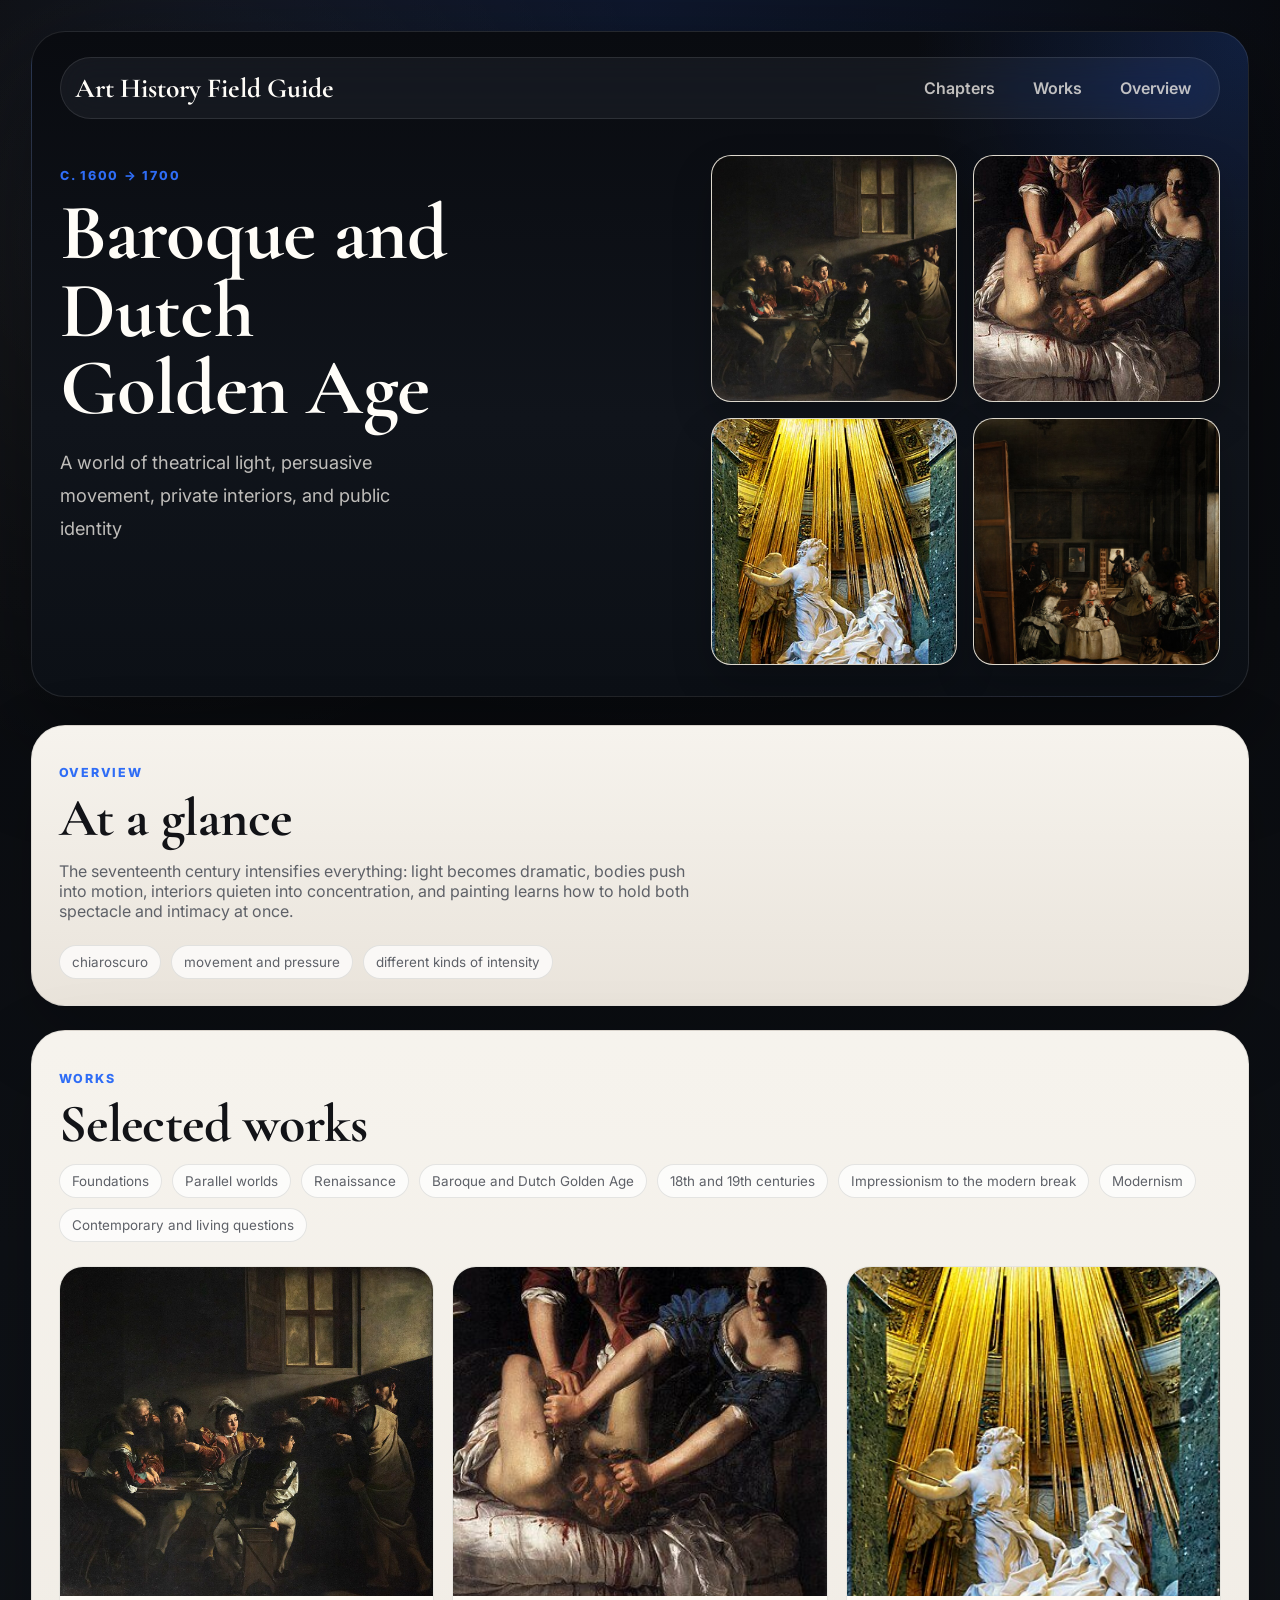
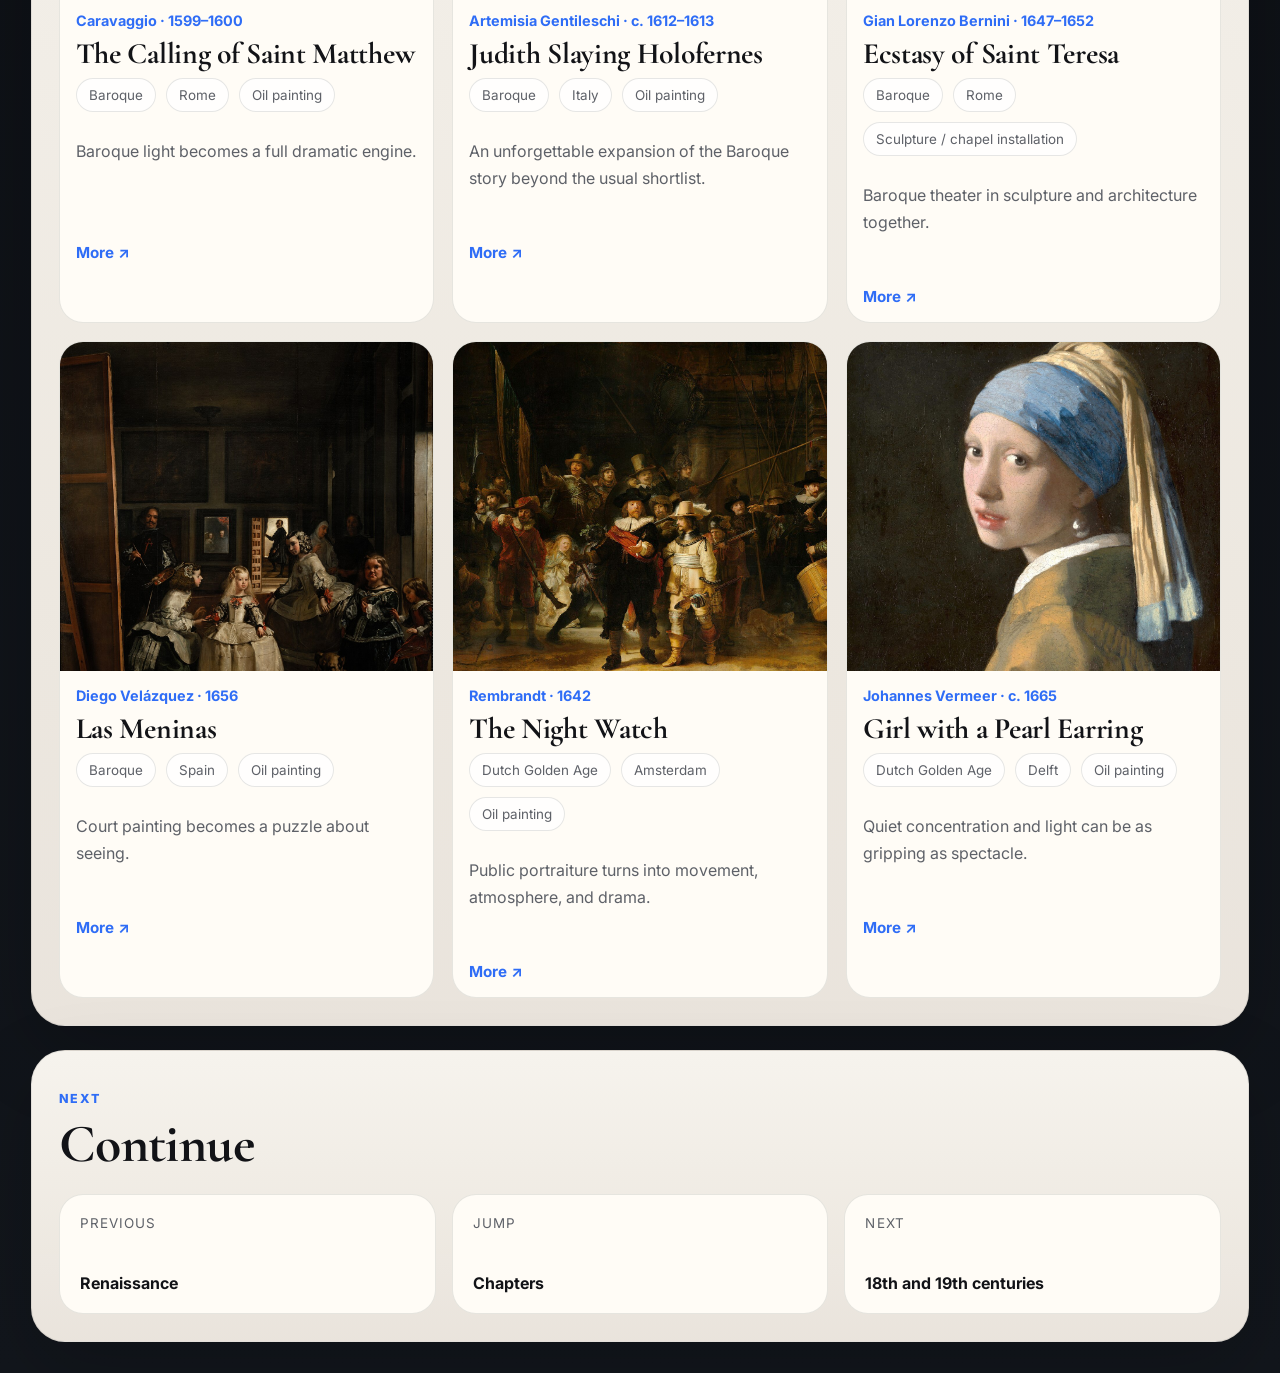
==== commit 0ef74c78: "feat: simplify navigation and remove instructional copy" ====
--- a/periods/baroque-dutch.html
+++ b/periods/baroque-dutch.html
@@ -8,7 +8,7 @@
   <link rel="preconnect" href="https://fonts.googleapis.com">
   <link rel="preconnect" href="https://fonts.gstatic.com" crossorigin>
   <link href="https://fonts.googleapis.com/css2?family=Inter:wght@400;500;600;700;800&family=Cormorant+Garamond:wght@500;600;700&display=swap" rel="stylesheet">
-  <link rel="stylesheet" href="../styles.css?v=immersive3" />
+  <link rel="stylesheet" href="../styles.css?v=simple6" />
 </head>
 <body>
   <div class="site-shell">
@@ -16,9 +16,9 @@
       <nav class="topbar">
         <a class="brand" data-no-modal="true" href="../index.html">Art History Field Guide</a>
         <div class="topbar-links">
-          <a href="../index.html#periods">All chapters</a>
-          <a data-no-modal="true" href="#gallery">Examples</a>
-          <a data-no-modal="true" href="#flow">Orientation</a>
+          <a href="../index.html#periods">Chapters</a>
+          <a data-no-modal="true" href="#gallery">Works</a>
+          <a data-no-modal="true" href="#flow">Overview</a>
         </div>
       </nav>
       <div class="period-header">
@@ -26,8 +26,7 @@
           <p class="eyebrow">c. 1600 → 1700</p>
           <h1>Baroque and Dutch Golden Age</h1>
           <p class="lede">A world of theatrical light, persuasive movement, private interiors, and public identity</p>
-          <div class="question-card"><strong>Guiding question:</strong> What happens when art turns from balance toward force, movement, persuasion, and mood, and how does Dutch painting answer that energy differently from Roman Baroque spectacle?</div>
-        </div>
+</div>
         <div class="period-header-preview">
           <img src="../assets/artworks/calling-saint-matthew.jpg" alt="The Calling of Saint Matthew" loading="eager" /><img src="../assets/artworks/judith-slaying-holofernes.jpg" alt="Judith Slaying Holofernes" loading="eager" /><img src="../assets/examples/ecstasy-of-saint-teresa.jpg" alt="Ecstasy of Saint Teresa" loading="eager" /><img src="../assets/examples/las-meninas.jpg" alt="Las Meninas" loading="eager" />
         </div>
@@ -37,8 +36,8 @@
     <main>
       <section class="panel page-panel" id="flow">
         <div class="section-heading">
-          <p class="eyebrow">Orientation</p>
-          <h2>Atmosphere and stakes</h2>
+          <p class="eyebrow">Overview</p>
+          <h2>At a glance</h2>
           <p>The seventeenth century intensifies everything: light becomes dramatic, bodies push into motion, interiors quieten into concentration, and painting learns how to hold both spectacle and intimacy at once.</p>
         </div>
         <div class="notice-strip"><span>chiaroscuro</span><span>movement and pressure</span><span>different kinds of intensity</span></div>
@@ -46,9 +45,8 @@
       <section class="panel page-panel" id="gallery">
         <div class="section-heading with-controls">
           <div>
-            <p class="eyebrow">Works to stay with</p>
-            <h2>Begin with these anchors</h2>
-            <p>Start with the light, then the gesture, then the pressure of the space. The notes are there to deepen that first encounter, not to rush past it.</p>
+            <p class="eyebrow">Works</p>
+            <h2>Selected works</h2>
           </div>
           <div class="period-chip-row"><a class="period-chip" data-modal="true" href="../periods/foundations.html">Foundations</a><a class="period-chip" data-modal="true" href="../periods/parallel-worlds.html">Parallel worlds</a><a class="period-chip" data-modal="true" href="../periods/renaissance.html">Renaissance</a><a class="period-chip" data-modal="true" href="../periods/baroque-dutch.html">Baroque and Dutch Golden Age</a><a class="period-chip" data-modal="true" href="../periods/eighteenth-nineteenth.html">18th and 19th centuries</a><a class="period-chip" data-modal="true" href="../periods/impressionism-modern-break.html">Impressionism to the modern break</a><a class="period-chip" data-modal="true" href="../periods/modernism.html">Modernism</a><a class="period-chip" data-modal="true" href="../periods/contemporary.html">Contemporary and living questions</a></div>
         </div>
@@ -61,7 +59,7 @@
         <h3>The Calling of Saint Matthew</h3>
         <div class="tag-row"><span>Baroque</span><span>Rome</span><span>Oil painting</span></div>
         <p class="work-why">Baroque light becomes a full dramatic engine.</p>
-        <a class="deep-link" href="https://en.wikipedia.org/wiki/The_Calling_of_Saint_Matthew_(Caravaggio)" target="_blank" rel="noreferrer">Source / further context ↗</a>
+        <a class="deep-link" href="https://en.wikipedia.org/wiki/The_Calling_of_Saint_Matthew_(Caravaggio)" target="_blank" rel="noreferrer">More ↗</a>
       </div>
     </article><article class="work-card">
       <a class="work-image-link" href="https://en.wikipedia.org/wiki/Judith_Slaying_Holofernes_(Artemisia_Gentileschi,_Naples)" target="_blank" rel="noreferrer">
@@ -72,7 +70,7 @@
         <h3>Judith Slaying Holofernes</h3>
         <div class="tag-row"><span>Baroque</span><span>Italy</span><span>Oil painting</span></div>
         <p class="work-why">An unforgettable expansion of the Baroque story beyond the usual shortlist.</p>
-        <a class="deep-link" href="https://en.wikipedia.org/wiki/Judith_Slaying_Holofernes_(Artemisia_Gentileschi,_Naples)" target="_blank" rel="noreferrer">Source / further context ↗</a>
+        <a class="deep-link" href="https://en.wikipedia.org/wiki/Judith_Slaying_Holofernes_(Artemisia_Gentileschi,_Naples)" target="_blank" rel="noreferrer">More ↗</a>
       </div>
     </article><article class="work-card">
       <a class="work-image-link" href="https://en.wikipedia.org/wiki/Ecstasy_of_Saint_Teresa" target="_blank" rel="noreferrer">
@@ -83,7 +81,7 @@
         <h3>Ecstasy of Saint Teresa</h3>
         <div class="tag-row"><span>Baroque</span><span>Rome</span><span>Sculpture / chapel installation</span></div>
         <p class="work-why">Baroque theater in sculpture and architecture together.</p>
-        <a class="deep-link" href="https://en.wikipedia.org/wiki/Ecstasy_of_Saint_Teresa" target="_blank" rel="noreferrer">Source / further context ↗</a>
+        <a class="deep-link" href="https://en.wikipedia.org/wiki/Ecstasy_of_Saint_Teresa" target="_blank" rel="noreferrer">More ↗</a>
       </div>
     </article><article class="work-card">
       <a class="work-image-link" href="https://en.wikipedia.org/wiki/Las_Meninas" target="_blank" rel="noreferrer">
@@ -94,7 +92,7 @@
         <h3>Las Meninas</h3>
         <div class="tag-row"><span>Baroque</span><span>Spain</span><span>Oil painting</span></div>
         <p class="work-why">Court painting becomes a puzzle about seeing.</p>
-        <a class="deep-link" href="https://en.wikipedia.org/wiki/Las_Meninas" target="_blank" rel="noreferrer">Source / further context ↗</a>
+        <a class="deep-link" href="https://en.wikipedia.org/wiki/Las_Meninas" target="_blank" rel="noreferrer">More ↗</a>
       </div>
     </article><article class="work-card">
       <a class="work-image-link" href="https://en.wikipedia.org/wiki/The_Night_Watch" target="_blank" rel="noreferrer">
@@ -105,7 +103,7 @@
         <h3>The Night Watch</h3>
         <div class="tag-row"><span>Dutch Golden Age</span><span>Amsterdam</span><span>Oil painting</span></div>
         <p class="work-why">Public portraiture turns into movement, atmosphere, and drama.</p>
-        <a class="deep-link" href="https://en.wikipedia.org/wiki/The_Night_Watch" target="_blank" rel="noreferrer">Source / further context ↗</a>
+        <a class="deep-link" href="https://en.wikipedia.org/wiki/The_Night_Watch" target="_blank" rel="noreferrer">More ↗</a>
       </div>
     </article><article class="work-card">
       <a class="work-image-link" href="https://en.wikipedia.org/wiki/Girl_with_a_Pearl_Earring" target="_blank" rel="noreferrer">
@@ -116,23 +114,23 @@
         <h3>Girl with a Pearl Earring</h3>
         <div class="tag-row"><span>Dutch Golden Age</span><span>Delft</span><span>Oil painting</span></div>
         <p class="work-why">Quiet concentration and light can be as gripping as spectacle.</p>
-        <a class="deep-link" href="https://en.wikipedia.org/wiki/Girl_with_a_Pearl_Earring" target="_blank" rel="noreferrer">Source / further context ↗</a>
+        <a class="deep-link" href="https://en.wikipedia.org/wiki/Girl_with_a_Pearl_Earring" target="_blank" rel="noreferrer">More ↗</a>
       </div>
     </article></div>
       </section>
       <section class="panel page-panel flow-panel">
         <div class="section-heading">
-          <p class="eyebrow">Where to go next</p>
-          <h2>Continue the walk</h2>
+          <p class="eyebrow">Next</p>
+          <h2>Continue</h2>
         </div>
         <div class="next-grid">
           <a class="next-card" data-modal="true" href="renaissance.html"><span>Previous</span><strong>Renaissance</strong></a>
-          <a class="next-card" href="../index.html#periods"><span>Jump</span><strong>All chapters</strong></a>
+          <a class="next-card" href="../index.html#periods"><span>Jump</span><strong>Chapters</strong></a>
           <a class="next-card" data-modal="true" href="eighteenth-nineteenth.html"><span>Next</span><strong>18th and 19th centuries</strong></a>
         </div>
       </section>
     </main>
   </div>
-  <script src="../script.js?v=immersive3" defer></script>
+  <script src="../script.js?v=simple6" defer></script>
 </body>
 </html>
--- a/styles.css
+++ b/styles.css
@@ -949,3 +949,140 @@
     flex: 1 1 0;
   }
 }
+
+
+.home-hero-layout--minimal {
+  align-items: center;
+}
+.hero-copy--minimal {
+  padding-top: 24px;
+}
+.hero-copy--minimal .lede {
+  max-width: 28ch;
+  font-size: 1.02rem;
+}
+.hero-actions--minimal {
+  margin: 22px 0 0;
+}
+.hero-preview-board--minimal {
+  align-self: stretch;
+}
+.section-heading--minimal {
+  margin-bottom: 16px;
+}
+.section-heading--minimal p:last-child {
+  display: none;
+}
+.chapter-gallery-panel {
+  order: 1;
+}
+.timeline-explorer-panel {
+  order: 2;
+}
+.chapter-feature-card__copy {
+  gap: 8px;
+}
+.chapter-feature-card__copy strong {
+  font-weight: 600;
+  color: rgba(247,243,236,0.9);
+}
+.timeline-explorer__artists strong {
+  color: #ffffff;
+}
+.guide-modal__summary:empty,
+.timeline-explorer__summary:empty,
+.timeline-explorer__artists:empty {
+  display: none;
+}
+.period-header-copy .lede {
+  max-width: 34ch;
+}
+.question-card {
+  display: none;
+}
+@media (max-width: 680px) {
+  .hero {
+    padding-top: 16px;
+  }
+  .brand {
+    font-size: 1.4rem;
+  }
+  .topbar {
+    gap: 12px;
+    padding: 8px 10px;
+  }
+  .topbar-links {
+    display: grid;
+    grid-template-columns: 1fr 1fr;
+  }
+  .topbar-links a {
+    justify-content: center;
+  }
+  .home-hero-layout--minimal {
+    gap: 18px;
+  }
+  .hero-copy--minimal {
+    padding-top: 10px;
+  }
+  .hero-copy--minimal .lede {
+    font-size: .98rem;
+  }
+  .hero-actions--minimal {
+    margin-top: 16px;
+  }
+  .hero-actions--minimal .button {
+    flex: 1 1 0;
+  }
+  .hero-preview-board--minimal {
+    order: -1;
+  }
+  .mosaic-six img:nth-child(n+5) {
+    display: block;
+  }
+  .mosaic-six {
+    grid-template-columns: repeat(2, minmax(0, 1fr));
+    gap: 10px;
+  }
+  .mosaic-six img {
+    aspect-ratio: 1 / 1.08;
+    border-radius: 16px;
+  }
+  .chapter-feature-card {
+    grid-template-columns: 1fr;
+    border-radius: 24px;
+  }
+  .chapter-feature-card__image-wrap {
+    min-height: 220px;
+  }
+  .chapter-feature-card__copy {
+    padding: 16px 16px 18px;
+  }
+  .chapter-feature-card__copy p {
+    display: none;
+  }
+  .chapter-feature-card__copy strong {
+    margin-top: 2px;
+    font-size: .96rem;
+    line-height: 1.45;
+  }
+  .timeline-explorer__summary,
+  .timeline-explorer__artists {
+    line-height: 1.55;
+  }
+  .timeline-explorer__nav {
+    display: none;
+  }
+  .timeline-explorer__actions .button {
+    width: 100%;
+  }
+  .period-chip-row {
+    display: none;
+  }
+  .guide-modal__summary,
+  .guide-modal__rail-intro {
+    display: none;
+  }
+  .page-panel .section-heading p:last-child {
+    display: none;
+  }
+}
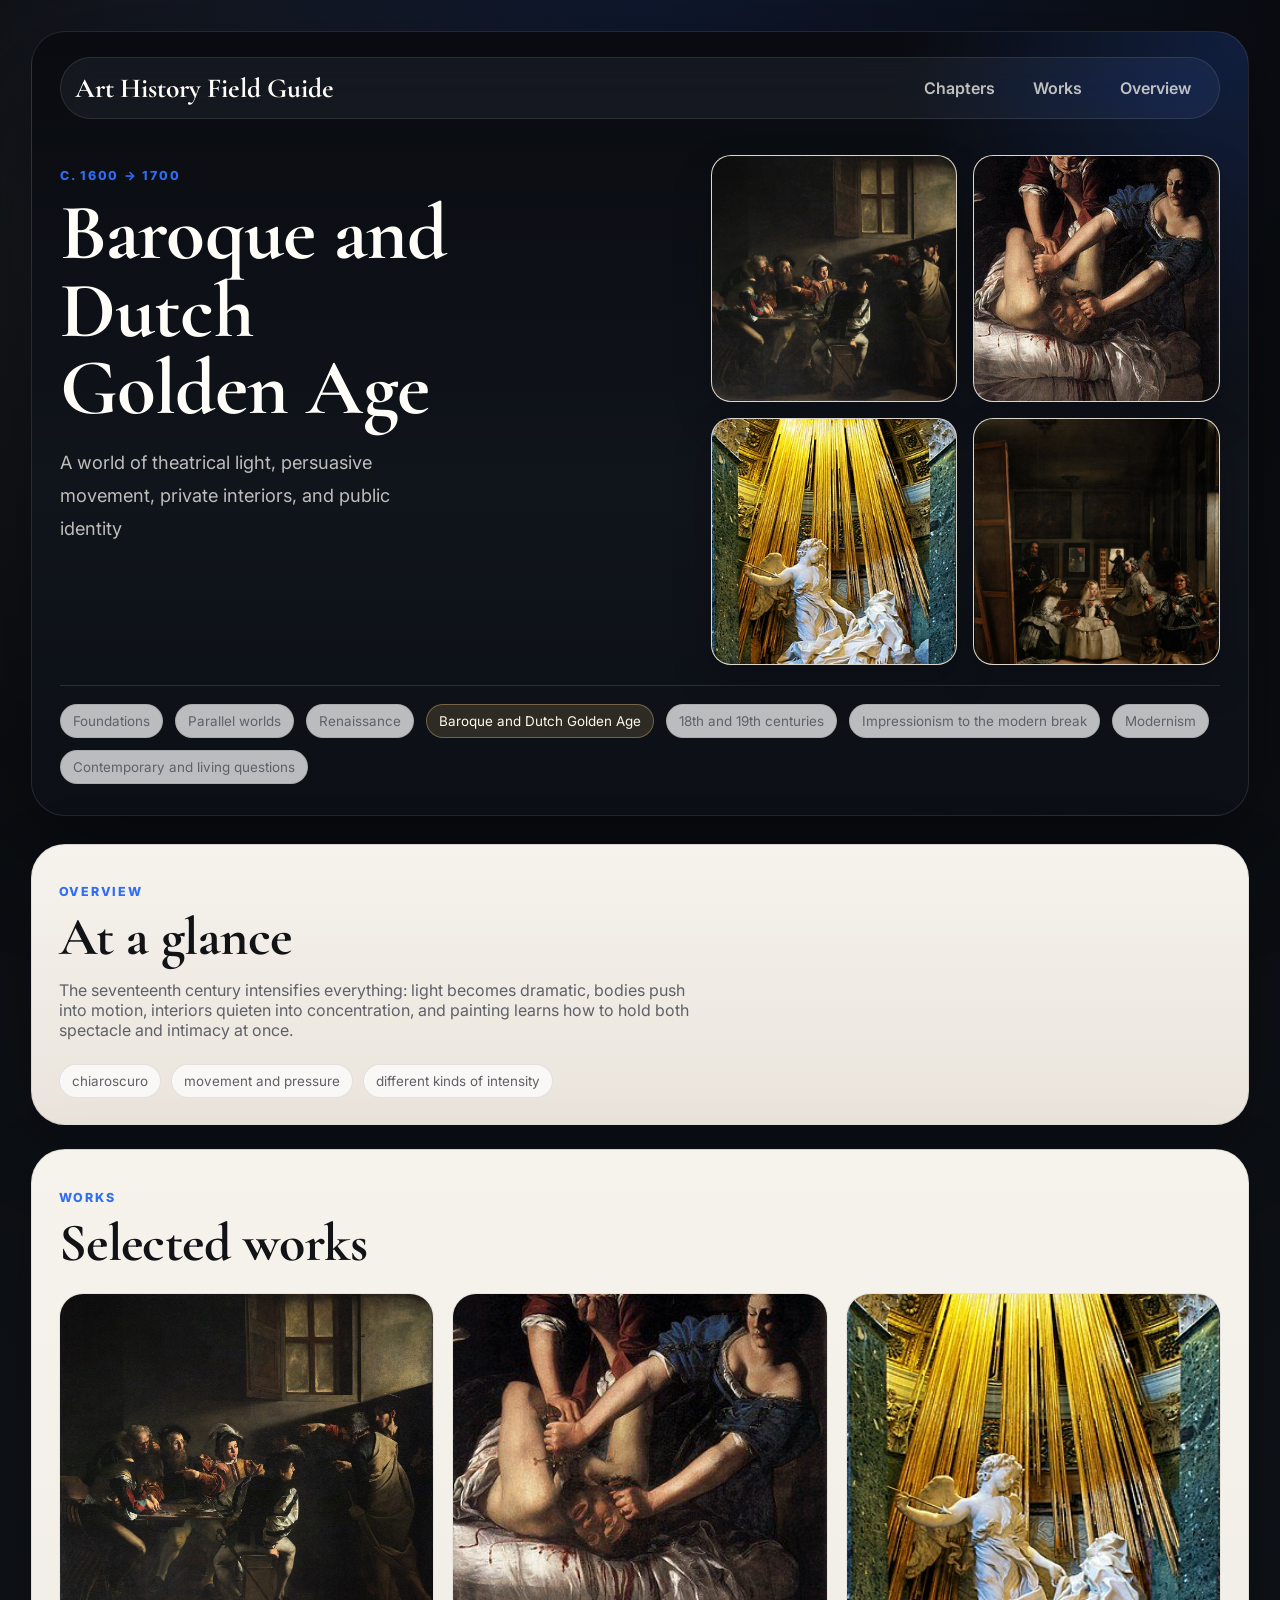
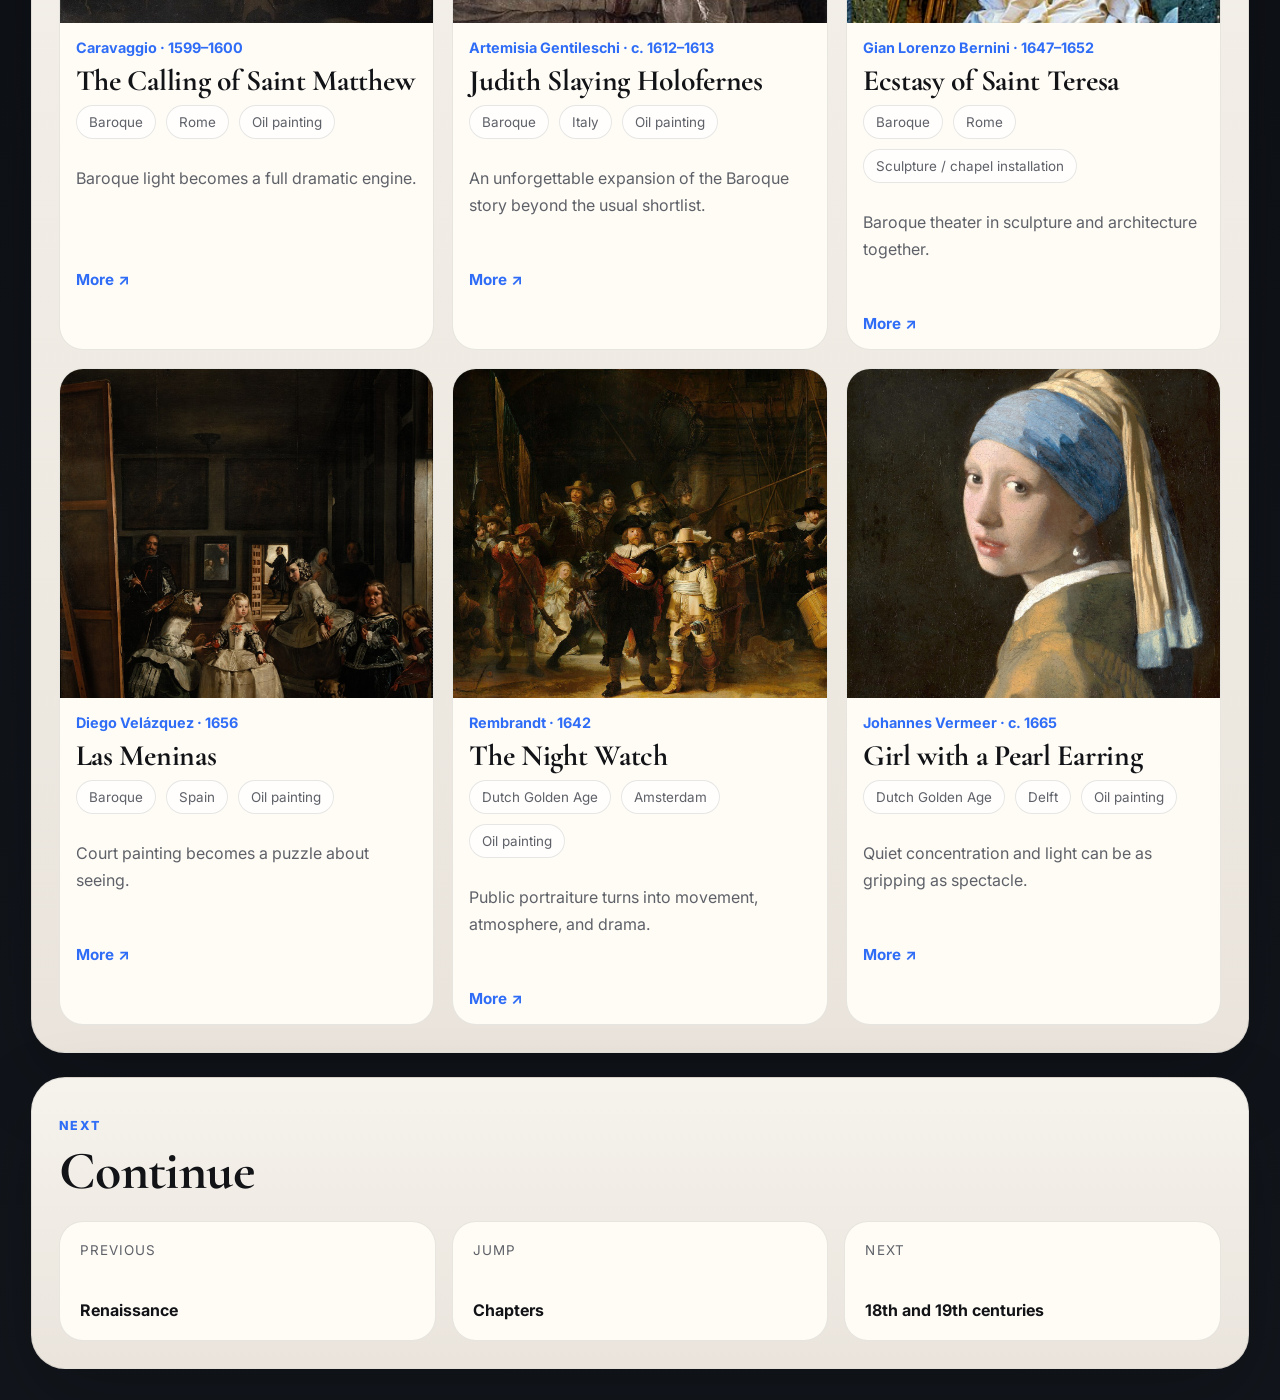
==== commit 9bfcd848: "feat: simplify chapter navigation across guide pages" ====
--- a/periods/baroque-dutch.html
+++ b/periods/baroque-dutch.html
@@ -8,7 +8,7 @@
   <link rel="preconnect" href="https://fonts.googleapis.com">
   <link rel="preconnect" href="https://fonts.gstatic.com" crossorigin>
   <link href="https://fonts.googleapis.com/css2?family=Inter:wght@400;500;600;700;800&family=Cormorant+Garamond:wght@500;600;700&display=swap" rel="stylesheet">
-  <link rel="stylesheet" href="../styles.css?v=simple6" />
+  <link rel="stylesheet" href="../styles.css?v=chapternav1" />
 </head>
 <body>
   <div class="site-shell">
@@ -31,6 +31,7 @@
           <img src="../assets/artworks/calling-saint-matthew.jpg" alt="The Calling of Saint Matthew" loading="eager" /><img src="../assets/artworks/judith-slaying-holofernes.jpg" alt="Judith Slaying Holofernes" loading="eager" /><img src="../assets/examples/ecstasy-of-saint-teresa.jpg" alt="Ecstasy of Saint Teresa" loading="eager" /><img src="../assets/examples/las-meninas.jpg" alt="Las Meninas" loading="eager" />
         </div>
       </div>
+      <div class="chapter-switcher"><div class="period-chip-row"><a class="period-chip" href="../periods/foundations.html">Foundations</a><a class="period-chip" href="../periods/parallel-worlds.html">Parallel worlds</a><a class="period-chip" href="../periods/renaissance.html">Renaissance</a><a class="period-chip is-active" href="../periods/baroque-dutch.html" aria-current="page">Baroque and Dutch Golden Age</a><a class="period-chip" href="../periods/eighteenth-nineteenth.html">18th and 19th centuries</a><a class="period-chip" href="../periods/impressionism-modern-break.html">Impressionism to the modern break</a><a class="period-chip" href="../periods/modernism.html">Modernism</a><a class="period-chip" href="../periods/contemporary.html">Contemporary and living questions</a></div></div>
     </header>
 
     <main>
@@ -43,12 +44,12 @@
         <div class="notice-strip"><span>chiaroscuro</span><span>movement and pressure</span><span>different kinds of intensity</span></div>
       </section>
       <section class="panel page-panel" id="gallery">
-        <div class="section-heading with-controls">
+        <div class="section-heading">
           <div>
             <p class="eyebrow">Works</p>
             <h2>Selected works</h2>
           </div>
-          <div class="period-chip-row"><a class="period-chip" data-modal="true" href="../periods/foundations.html">Foundations</a><a class="period-chip" data-modal="true" href="../periods/parallel-worlds.html">Parallel worlds</a><a class="period-chip" data-modal="true" href="../periods/renaissance.html">Renaissance</a><a class="period-chip" data-modal="true" href="../periods/baroque-dutch.html">Baroque and Dutch Golden Age</a><a class="period-chip" data-modal="true" href="../periods/eighteenth-nineteenth.html">18th and 19th centuries</a><a class="period-chip" data-modal="true" href="../periods/impressionism-modern-break.html">Impressionism to the modern break</a><a class="period-chip" data-modal="true" href="../periods/modernism.html">Modernism</a><a class="period-chip" data-modal="true" href="../periods/contemporary.html">Contemporary and living questions</a></div>
+          
         </div>
         <div class="works-grid"><article class="work-card">
       <a class="work-image-link" href="https://en.wikipedia.org/wiki/The_Calling_of_Saint_Matthew_(Caravaggio)" target="_blank" rel="noreferrer">
@@ -124,13 +125,13 @@
           <h2>Continue</h2>
         </div>
         <div class="next-grid">
-          <a class="next-card" data-modal="true" href="renaissance.html"><span>Previous</span><strong>Renaissance</strong></a>
+          <a class="next-card" href="renaissance.html"><span>Previous</span><strong>Renaissance</strong></a>
           <a class="next-card" href="../index.html#periods"><span>Jump</span><strong>Chapters</strong></a>
-          <a class="next-card" data-modal="true" href="eighteenth-nineteenth.html"><span>Next</span><strong>18th and 19th centuries</strong></a>
+          <a class="next-card" href="eighteenth-nineteenth.html"><span>Next</span><strong>18th and 19th centuries</strong></a>
         </div>
       </section>
     </main>
   </div>
-  <script src="../script.js?v=simple6" defer></script>
+  <script src="../script.js?v=chapternav1" defer></script>
 </body>
 </html>
--- a/styles.css
+++ b/styles.css
@@ -334,10 +334,13 @@
 }
 .chapter-feature-card__image-wrap {
   min-height: 250px;
+  height: clamp(250px, 28vw, 420px);
+  max-height: 420px;
 }
 .chapter-feature-card__copy {
   display: flex;
   flex-direction: column;
+  justify-content: space-between;
   gap: 10px;
   padding: 24px;
   color: #f7f3ec;
@@ -404,7 +407,39 @@
   margin-top: auto;
 }
 .notice-strip, .tag-row, .period-chip-row { display:flex; flex-wrap:wrap; gap:10px; }
-.notice-strip span, .tag-row span, .period-chip { border:1px solid rgba(18,19,23,0.10); border-radius:999px; background:rgba(255,255,255,.72); padding:8px 12px; color:var(--ink-soft); font-size:.84rem; }
+.chapter-switcher {
+  margin-top: 20px;
+  padding-top: 18px;
+  border-top: 1px solid rgba(255,255,255,0.12);
+}
+.chapter-switcher .period-chip-row {
+  gap: 12px;
+}
+.notice-strip span, .tag-row span, .period-chip {
+  border:1px solid rgba(18,19,23,0.10);
+  border-radius:999px;
+  background:rgba(255,255,255,.72);
+  padding:8px 12px;
+  color:var(--ink-soft);
+  font-size:.84rem;
+}
+.period-chip {
+  text-decoration: none;
+  transition: background .2s ease, border-color .2s ease, color .2s ease, transform .2s ease;
+}
+.period-chip:hover,
+.period-chip:focus-visible {
+  background: rgba(255,255,255,0.92);
+  border-color: rgba(18,19,23,0.18);
+  color: var(--ink);
+  transform: translateY(-1px);
+}
+.period-chip.is-active,
+.period-chip[aria-current="page"] {
+  background: rgba(201,167,106,0.18);
+  border-color: rgba(201,167,106,0.45);
+  color: #fff7e8;
+}
 .work-card { overflow:hidden; }
 .work-image-link img { width:100%; aspect-ratio:1/.88; object-fit:cover; background:#e9dcc8; }
 .work-copy {
@@ -418,6 +453,196 @@
 }
 .work-meta { margin:0; color:var(--accent); font-size:.9rem; font-weight:700; }
 .deep-link { color:var(--accent); font-weight:700; font-size:.95rem; margin-top:auto; }
+.works-grid--deep {
+  grid-template-columns: repeat(3, minmax(0, 1fr));
+  gap: 22px;
+}
+.work-card--deep {
+  display:flex;
+  flex-direction:column;
+  background: linear-gradient(180deg, rgba(255,255,255,0.96), rgba(248,244,237,0.98));
+  border: 1px solid rgba(18,19,23,0.10);
+  box-shadow: 0 18px 44px rgba(0,0,0,0.08);
+}
+.work-image-link--zoom {
+  position: relative;
+  display:block;
+  padding:0;
+  border:0;
+  background:transparent;
+  cursor: zoom-in;
+  text-align:left;
+}
+.work-card--deep .work-image-link img {
+  aspect-ratio: 1 / 0.72;
+  transition: transform .22s ease, filter .22s ease;
+}
+.work-card--deep .work-image-link:hover img,
+.work-card--deep .work-image-link:focus-visible img {
+  transform: scale(1.02);
+  filter: saturate(1.04);
+}
+.work-image-badge {
+  position:absolute;
+  right:14px;
+  bottom:14px;
+  padding:8px 12px;
+  border-radius:999px;
+  background: rgba(8,10,15,0.74);
+  color:#fffdf8;
+  border:1px solid rgba(255,255,255,0.18);
+  font-size:.82rem;
+  font-weight:700;
+  letter-spacing:.02em;
+}
+.work-card--deep .work-copy {
+  gap: 12px;
+  padding: 20px 20px 18px;
+}
+.work-card--deep .work-copy h3 {
+  font-size: clamp(1.9rem, 2.6vw, 2.35rem);
+  line-height: 1.02;
+}
+.work-artist-note,
+.work-look {
+  margin:0;
+  color: var(--ink);
+  line-height: 1.68;
+}
+.work-facts {
+  display:grid;
+  gap:12px;
+  margin-top: 2px;
+}
+.work-facts > div {
+  padding: 12px 14px;
+  border-radius: 16px;
+  background: rgba(255,255,255,0.68);
+  border: 1px solid rgba(18,19,23,0.08);
+}
+.work-facts__label {
+  display:block;
+  margin-bottom:6px;
+  color: var(--accent);
+  font-size:.78rem;
+  font-weight:800;
+  letter-spacing:.08em;
+  text-transform:uppercase;
+}
+.work-facts p {
+  margin:0;
+}
+.work-card--deep .work-why,
+.work-card--deep .work-look {
+  display:block;
+  min-height: 0;
+  overflow: visible;
+}
+.work-links {
+  display:flex;
+  flex-wrap:wrap;
+  gap:14px;
+  margin-top:auto;
+}
+.work-links .deep-link {
+  margin-top:0;
+}
+.artwork-lightbox {
+  position: fixed;
+  inset: 0;
+  z-index: 1100;
+  display: grid;
+  place-items: center;
+  padding: clamp(12px, 2vw, 24px);
+  opacity: 0;
+  pointer-events: none;
+  transition: opacity .18s ease;
+}
+.artwork-lightbox.is-open {
+  opacity: 1;
+  pointer-events: auto;
+}
+.artwork-lightbox__backdrop {
+  position:absolute;
+  inset:0;
+  background: rgba(7,9,14,0.84);
+  backdrop-filter: blur(10px);
+}
+.artwork-lightbox__dialog {
+  position:relative;
+  z-index:1;
+  width:min(1080px, 96vw);
+  max-height:min(92vh, 1080px);
+  display:grid;
+  grid-template-columns:minmax(0, 1.2fr) minmax(280px, .8fr);
+  overflow:hidden;
+  border-radius:28px;
+  background: linear-gradient(180deg, rgba(12,15,21,0.98), rgba(18,22,30,0.99));
+  border:1px solid rgba(255,255,255,0.12);
+  box-shadow: 0 30px 90px rgba(0,0,0,0.48);
+}
+.artwork-lightbox__media {
+  background:#06080c;
+  display:grid;
+  place-items:center;
+  padding:18px;
+}
+.artwork-lightbox__media img {
+  max-width:100%;
+  max-height:min(78vh, 900px);
+  object-fit:contain;
+}
+.artwork-lightbox__copy {
+  display:flex;
+  flex-direction:column;
+  gap:14px;
+  padding:24px;
+  color:#f7f3ec;
+  overflow:auto;
+}
+.artwork-lightbox__eyebrow {
+  color: rgba(247,243,236,0.66);
+  font-size:.82rem;
+  font-weight:700;
+  letter-spacing:.08em;
+  text-transform:uppercase;
+}
+.artwork-lightbox__copy h3 {
+  margin:0;
+  font-size: clamp(2rem, 3vw, 2.8rem);
+}
+.artwork-lightbox__meta,
+.artwork-lightbox__context,
+.artwork-lightbox__look {
+  margin:0;
+  color: rgba(247,243,236,0.82);
+  line-height:1.7;
+}
+.artwork-lightbox__actions {
+  display:flex;
+  gap:12px;
+  flex-wrap:wrap;
+  margin-top:auto;
+}
+.artwork-lightbox__close,
+.artwork-lightbox__link {
+  min-height:44px;
+  padding:0 16px;
+  border-radius:999px;
+  font-weight:700;
+}
+.artwork-lightbox__close {
+  border:1px solid rgba(255,255,255,0.16);
+  background: rgba(255,255,255,0.06);
+  color:#fffdf8;
+}
+.artwork-lightbox__link {
+  display:inline-flex;
+  align-items:center;
+  justify-content:center;
+  background: #2f6df6;
+  color:#fffdf8;
+}
 .next-card { min-height:120px; display:flex; flex-direction:column; justify-content:space-between; }
 .next-card span { color:var(--ink-soft); font-size:.84rem; text-transform:uppercase; letter-spacing:.08em; }
 .page-panel { background:linear-gradient(180deg, rgba(251,248,242,.98), rgba(243,237,228,.96)); }
@@ -806,10 +1031,12 @@
 
 @media (max-width: 1180px) {
   .hero-layout, .period-header, .overview-slice, .timeline-explorer__focus, .chapter-feature-card { grid-template-columns:1fr; }
+  .works-grid--deep { grid-template-columns:repeat(2, minmax(0,1fr)); }
   .hero-copy { padding-top:30px; }
 }
 @media (max-width: 980px) {
   .hero-highlights, .period-grid, .works-grid, .map-routes, .next-grid, .overview-preview-grid, .mosaic-six, .chapter-gallery-grid { grid-template-columns:1fr 1fr; }
+  .works-grid--deep { grid-template-columns:1fr; }
   .timeline-heading {
     align-items: flex-start;
     flex-direction: column;
@@ -863,6 +1090,7 @@
   .hero, .panel { padding:20px; border-radius:22px; }
   h1 { font-size:clamp(2.7rem, 14vw, 4.1rem); }
   .hero-highlights, .period-grid, .works-grid, .map-routes, .next-grid, .overview-preview-grid, .period-header-preview, .chapter-gallery-grid { grid-template-columns:1fr; }
+  .works-grid--deep { grid-template-columns:1fr; gap:18px; }
   .mosaic-six { grid-template-columns:repeat(2, minmax(0,1fr)); }
   .mosaic-six img:nth-child(n+5) { display:none; }
   .topbar { flex-direction:column; align-items:flex-start; }
@@ -1060,6 +1288,38 @@
   .chapter-feature-card__copy p {
     display: none;
   }
+  .work-card--deep .work-copy {
+    padding: 16px;
+  }
+  .work-card--deep .work-copy h3 {
+    font-size: 1.95rem;
+  }
+  .work-image-badge {
+    right: 10px;
+    bottom: 10px;
+  }
+  .artwork-lightbox__dialog {
+    width: 100vw;
+    max-height: 100dvh;
+    grid-template-columns:1fr;
+    border-radius:0;
+  }
+  .artwork-lightbox__media {
+    padding: 12px;
+  }
+  .artwork-lightbox__media img {
+    max-height: 52vh;
+  }
+  .artwork-lightbox__copy {
+    padding: 16px;
+  }
+  .artwork-lightbox__actions {
+    flex-direction: column;
+  }
+  .artwork-lightbox__close,
+  .artwork-lightbox__link {
+    width:100%;
+  }
   .chapter-feature-card__copy strong {
     margin-top: 2px;
     font-size: .96rem;
@@ -1076,7 +1336,7 @@
     width: 100%;
   }
   .period-chip-row {
-    display: none;
+    display: flex;
   }
   .guide-modal__summary,
   .guide-modal__rail-intro {
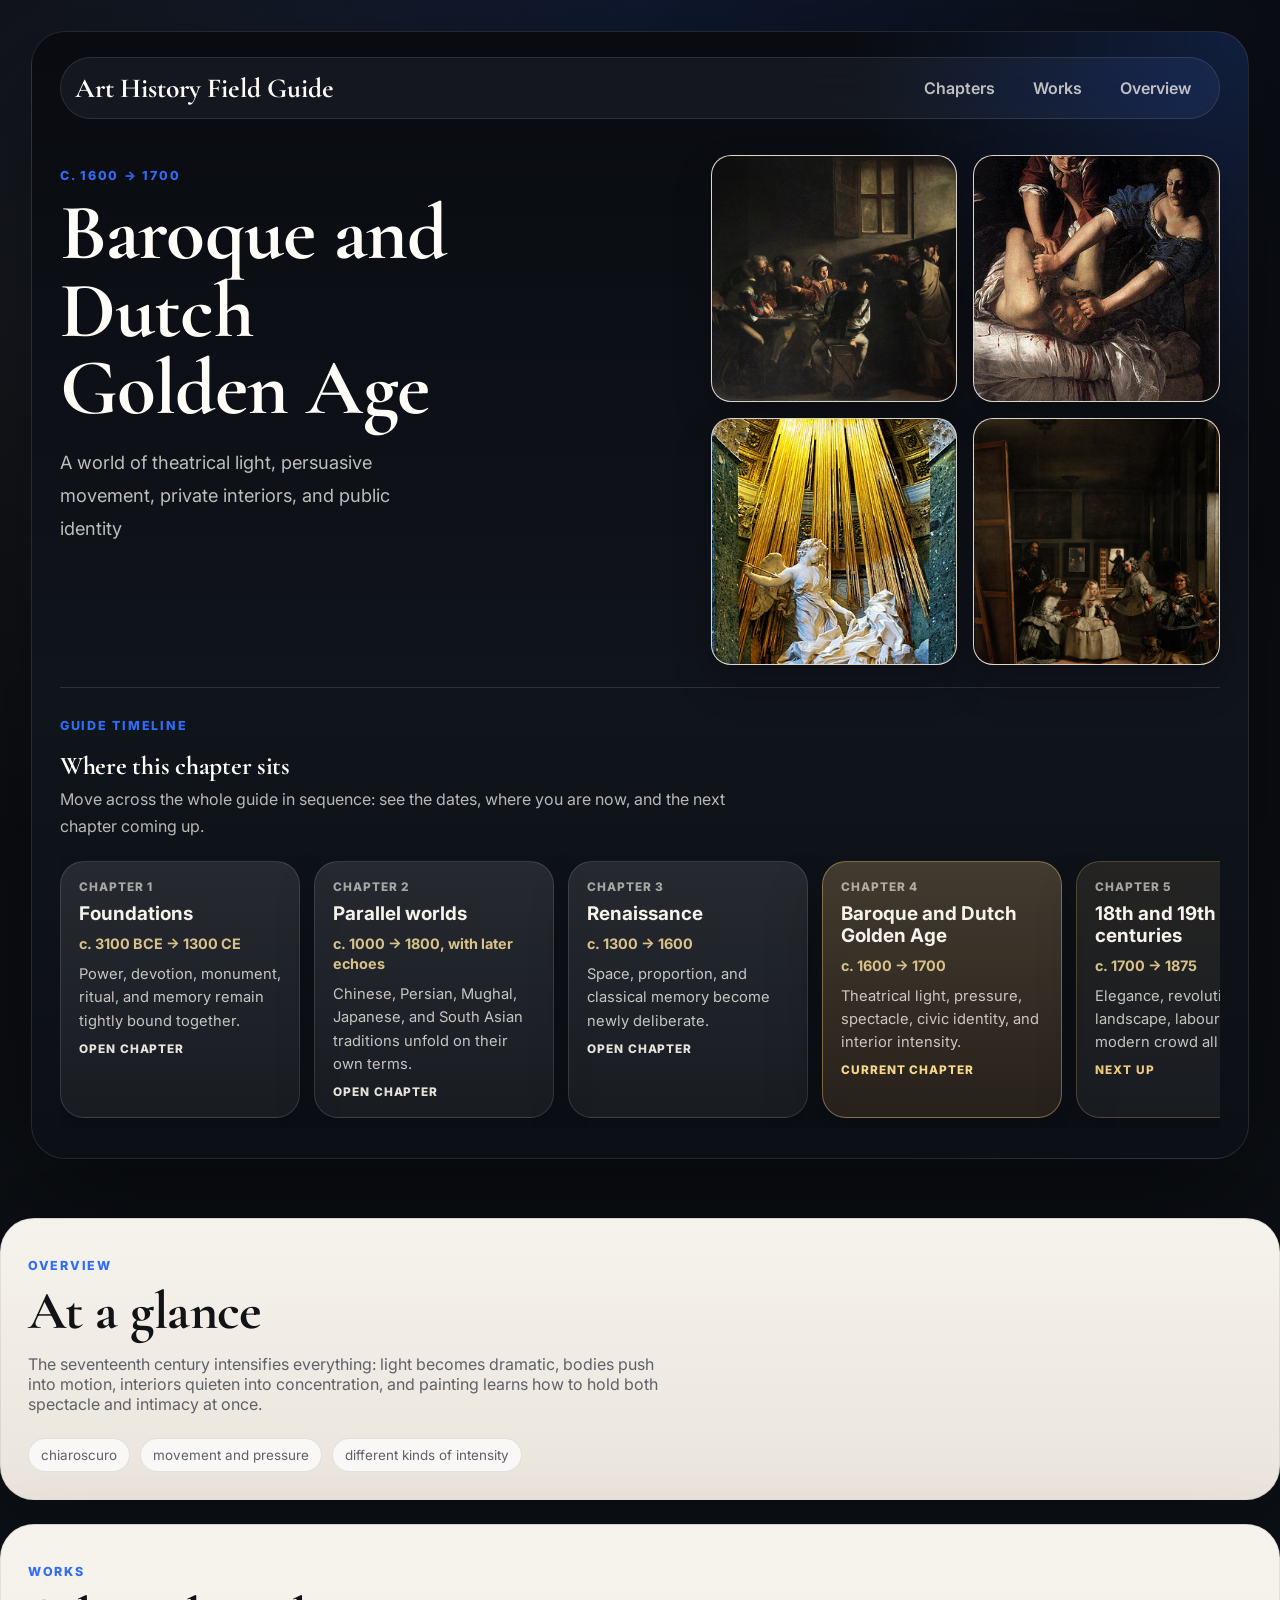
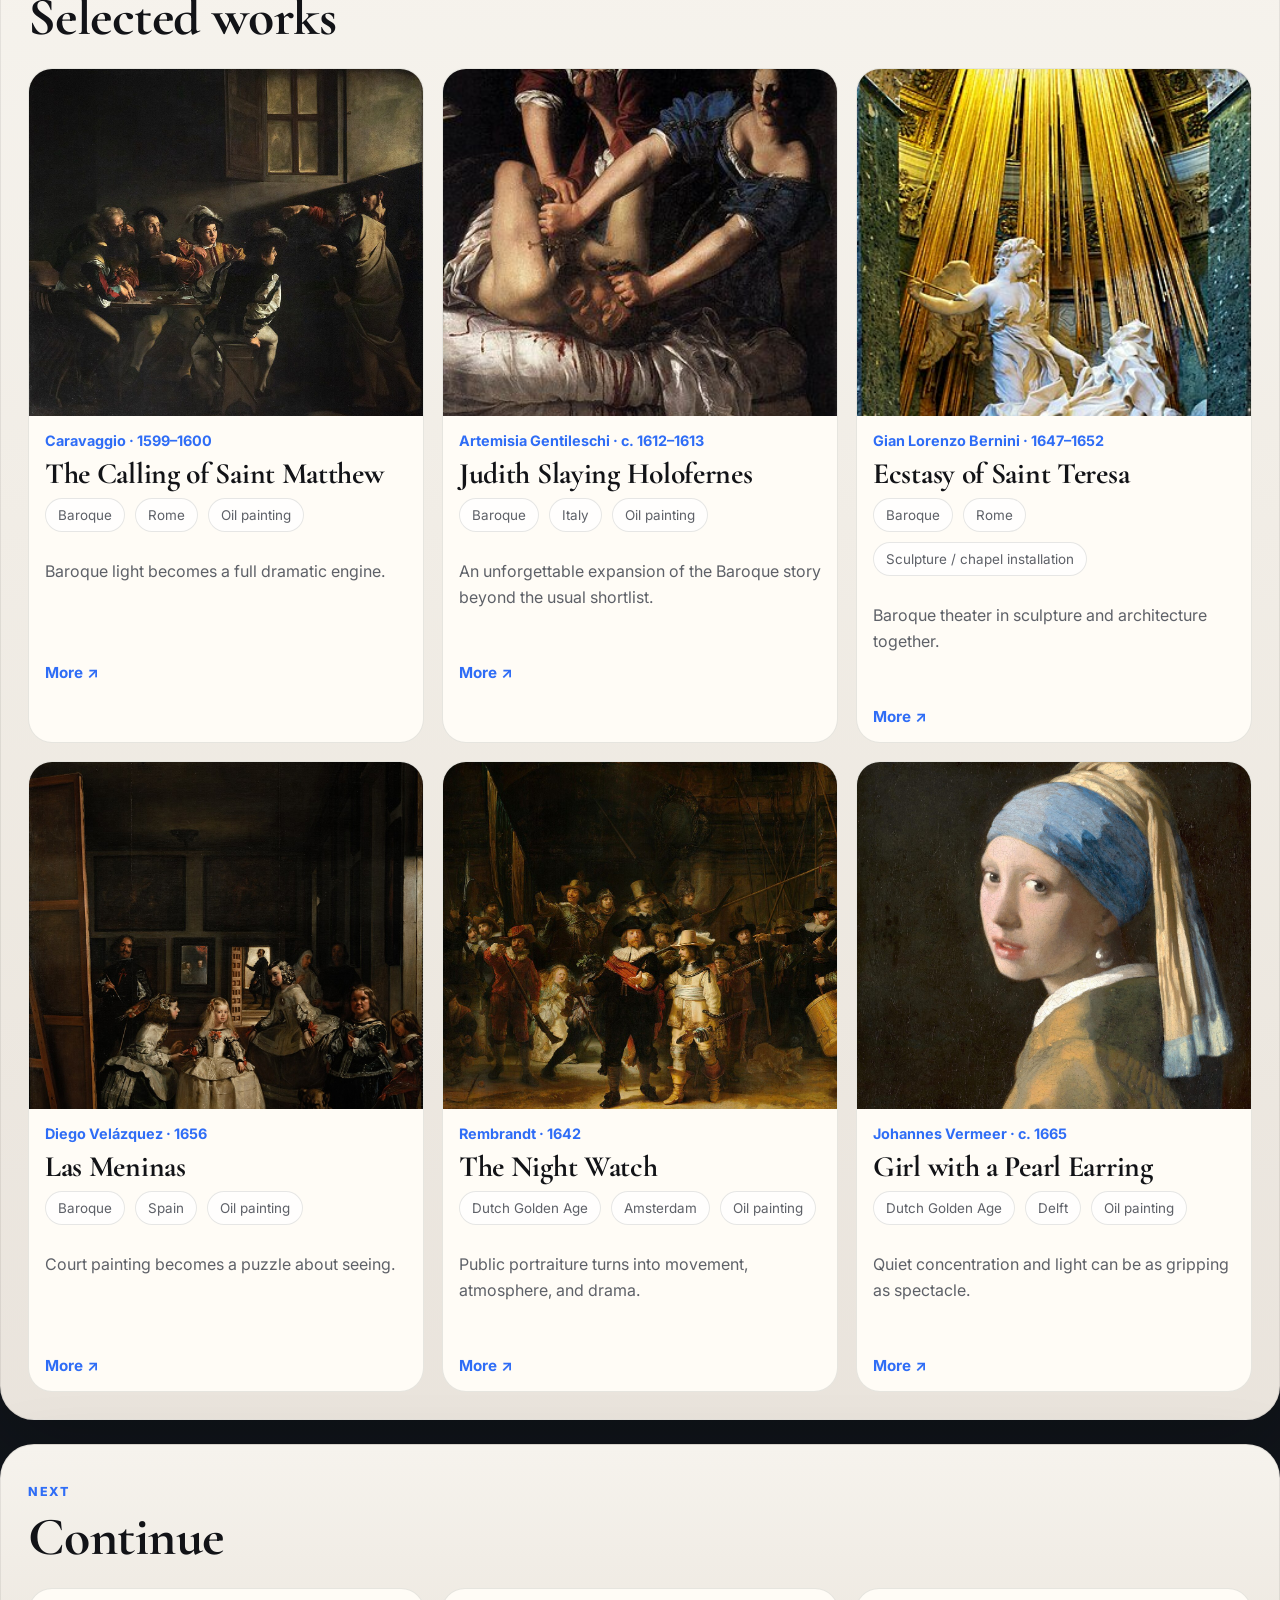
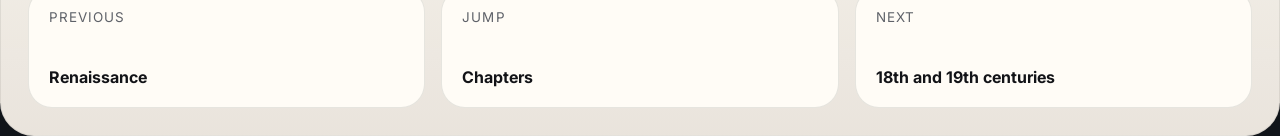
==== commit 5d0fc071: "feat: add informative chapter timeline cards" ====
--- a/periods/baroque-dutch.html
+++ b/periods/baroque-dutch.html
@@ -8,7 +8,7 @@
   <link rel="preconnect" href="https://fonts.googleapis.com">
   <link rel="preconnect" href="https://fonts.gstatic.com" crossorigin>
   <link href="https://fonts.googleapis.com/css2?family=Inter:wght@400;500;600;700;800&family=Cormorant+Garamond:wght@500;600;700&display=swap" rel="stylesheet">
-  <link rel="stylesheet" href="../styles.css?v=chapternav1" />
+  <link rel="stylesheet" href="../styles.css?v=chapternav3" />
 </head>
 <body>
   <div class="site-shell">
@@ -31,7 +31,7 @@
           <img src="../assets/artworks/calling-saint-matthew.jpg" alt="The Calling of Saint Matthew" loading="eager" /><img src="../assets/artworks/judith-slaying-holofernes.jpg" alt="Judith Slaying Holofernes" loading="eager" /><img src="../assets/examples/ecstasy-of-saint-teresa.jpg" alt="Ecstasy of Saint Teresa" loading="eager" /><img src="../assets/examples/las-meninas.jpg" alt="Las Meninas" loading="eager" />
         </div>
       </div>
-      <div class="chapter-switcher"><div class="period-chip-row"><a class="period-chip" href="../periods/foundations.html">Foundations</a><a class="period-chip" href="../periods/parallel-worlds.html">Parallel worlds</a><a class="period-chip" href="../periods/renaissance.html">Renaissance</a><a class="period-chip is-active" href="../periods/baroque-dutch.html" aria-current="page">Baroque and Dutch Golden Age</a><a class="period-chip" href="../periods/eighteenth-nineteenth.html">18th and 19th centuries</a><a class="period-chip" href="../periods/impressionism-modern-break.html">Impressionism to the modern break</a><a class="period-chip" href="../periods/modernism.html">Modernism</a><a class="period-chip" href="../periods/contemporary.html">Contemporary and living questions</a></div></div>
+      <div class="chapter-switcher"><div class="chapter-switcher__intro"><p class="eyebrow">Guide timeline</p><h2>Where this chapter sits</h2><p>Move across the whole guide in sequence: see the dates, where you are now, and the next chapter coming up.</p></div><div class="chapter-timeline" role="navigation" aria-label="Art history guide timeline"><a class="chapter-stop" href="../periods/foundations.html"><span class="chapter-stop__index">Chapter 1</span><strong class="chapter-stop__title">Foundations</strong><span class="chapter-stop__range">c. 3100 BCE → 1300 CE</span><span class="chapter-stop__summary">Power, devotion, monument, ritual, and memory remain tightly bound together.</span><span class="chapter-stop__state">Open chapter</span></a><a class="chapter-stop" href="../periods/parallel-worlds.html"><span class="chapter-stop__index">Chapter 2</span><strong class="chapter-stop__title">Parallel worlds</strong><span class="chapter-stop__range">c. 1000 → 1800, with later echoes</span><span class="chapter-stop__summary">Chinese, Persian, Mughal, Japanese, and South Asian traditions unfold on their own terms.</span><span class="chapter-stop__state">Open chapter</span></a><a class="chapter-stop" href="../periods/renaissance.html"><span class="chapter-stop__index">Chapter 3</span><strong class="chapter-stop__title">Renaissance</strong><span class="chapter-stop__range">c. 1300 → 1600</span><span class="chapter-stop__summary">Space, proportion, and classical memory become newly deliberate.</span><span class="chapter-stop__state">Open chapter</span></a><a class="chapter-stop is-current" href="../periods/baroque-dutch.html" aria-current="page"><span class="chapter-stop__index">Chapter 4</span><strong class="chapter-stop__title">Baroque and Dutch Golden Age</strong><span class="chapter-stop__range">c. 1600 → 1700</span><span class="chapter-stop__summary">Theatrical light, pressure, spectacle, civic identity, and interior intensity.</span><span class="chapter-stop__state">Current chapter</span></a><a class="chapter-stop is-next" href="../periods/eighteenth-nineteenth.html"><span class="chapter-stop__index">Chapter 5</span><strong class="chapter-stop__title">18th and 19th centuries</strong><span class="chapter-stop__range">c. 1700 → 1875</span><span class="chapter-stop__summary">Elegance, revolution, dream, landscape, labour, and the modern crowd all collide.</span><span class="chapter-stop__state">Next up</span></a><a class="chapter-stop" href="../periods/impressionism-modern-break.html"><span class="chapter-stop__index">Chapter 6</span><strong class="chapter-stop__title">Impressionism to the modern break</strong><span class="chapter-stop__range">c. 1860 → 1907</span><span class="chapter-stop__summary">Weather, sensation, brushwork, and instability open painting toward rupture.</span><span class="chapter-stop__state">Open chapter</span></a><a class="chapter-stop" href="../periods/modernism.html"><span class="chapter-stop__index">Chapter 7</span><strong class="chapter-stop__title">Modernism</strong><span class="chapter-stop__range">c. 1907 → 1970</span><span class="chapter-stop__summary">Fracture, collage, reduction, symbol, gesture, and concept remake art’s terms.</span><span class="chapter-stop__state">Open chapter</span></a><a class="chapter-stop" href="../periods/contemporary.html"><span class="chapter-stop__index">Chapter 8</span><strong class="chapter-stop__title">Contemporary and living questions</strong><span class="chapter-stop__range">c. 1970 → now</span><span class="chapter-stop__summary">A plural present shaped by media, identity, institutions, memory, and circulation.</span><span class="chapter-stop__state">Open chapter</span></a></div></div></div>
     </header>
 
     <main>
@@ -132,6 +132,6 @@
       </section>
     </main>
   </div>
-  <script src="../script.js?v=chapternav1" defer></script>
+  <script src="../script.js?v=chapternav3" defer></script>
 </body>
 </html>
--- a/styles.css
+++ b/styles.css
@@ -408,12 +408,116 @@
 }
 .notice-strip, .tag-row, .period-chip-row { display:flex; flex-wrap:wrap; gap:10px; }
 .chapter-switcher {
-  margin-top: 20px;
+  margin-top: 22px;
   padding-top: 18px;
   border-top: 1px solid rgba(255,255,255,0.12);
-}
-.chapter-switcher .period-chip-row {
-  gap: 12px;
+  display: grid;
+  gap: 16px;
+}
+.chapter-switcher__intro {
+  display: grid;
+  gap: 8px;
+  max-width: 72ch;
+}
+.chapter-switcher__intro h2 {
+  margin: 0;
+  font-size: clamp(1.4rem, 2vw, 1.9rem);
+}
+.chapter-switcher__intro p:last-child {
+  margin: 0;
+  color: rgba(247,243,236,0.74);
+  line-height: 1.65;
+}
+.chapter-timeline {
+  display: grid;
+  grid-auto-flow: column;
+  grid-auto-columns: minmax(240px, 280px);
+  gap: 14px;
+  overflow-x: auto;
+  padding: 6px 2px 10px;
+  scroll-snap-type: x proximity;
+}
+.chapter-timeline::after {
+  content: '';
+  width: 2px;
+}
+.chapter-stop {
+  position: relative;
+  display: grid;
+  gap: 9px;
+  align-content: start;
+  min-height: 210px;
+  padding: 18px 18px 16px;
+  border-radius: 24px;
+  text-decoration: none;
+  color: #f7f3ec;
+  background: linear-gradient(180deg, rgba(255,255,255,0.10), rgba(255,255,255,0.05));
+  border: 1px solid rgba(255,255,255,0.12);
+  box-shadow: 0 18px 40px rgba(0,0,0,0.18);
+  scroll-snap-align: start;
+  transition: transform .2s ease, border-color .2s ease, background .2s ease, box-shadow .2s ease;
+}
+.chapter-stop:hover,
+.chapter-stop:focus-visible {
+  transform: translateY(-2px);
+  border-color: rgba(255,255,255,0.22);
+  background: linear-gradient(180deg, rgba(255,255,255,0.15), rgba(255,255,255,0.08));
+  box-shadow: 0 24px 50px rgba(0,0,0,0.22);
+}
+.chapter-stop__index,
+.chapter-stop__state {
+  font-size: .74rem;
+  letter-spacing: .08em;
+  text-transform: uppercase;
+  font-weight: 800;
+}
+.chapter-stop__index {
+  color: rgba(247,243,236,0.62);
+}
+.chapter-stop__title {
+  font-size: 1.18rem;
+  line-height: 1.15;
+}
+.chapter-stop__range {
+  color: #d9c28a;
+  font-size: .9rem;
+  font-weight: 700;
+  line-height: 1.4;
+}
+.chapter-stop__summary {
+  color: rgba(247,243,236,0.78);
+  line-height: 1.58;
+  font-size: .92rem;
+}
+.chapter-stop__state {
+  margin-top: auto;
+  color: rgba(247,243,236,0.92);
+}
+.chapter-stop.is-current {
+  background: linear-gradient(180deg, rgba(201,167,106,0.28), rgba(96,69,39,0.32));
+  border-color: rgba(201,167,106,0.52);
+  box-shadow: 0 24px 55px rgba(0,0,0,0.28);
+}
+.chapter-stop.is-current .chapter-stop__state {
+  color: #f7d88b;
+}
+.chapter-stop.is-next {
+  border-color: rgba(201,167,106,0.28);
+  background: linear-gradient(180deg, rgba(201,167,106,0.12), rgba(255,255,255,0.05));
+}
+.chapter-stop.is-next .chapter-stop__state {
+  color: #e8c97d;
+}
+.chapter-timeline::-webkit-scrollbar {
+  height: 10px;
+}
+.chapter-timeline::-webkit-scrollbar-track {
+  background: rgba(255,255,255,0.06);
+  border-radius: 999px;
+}
+.chapter-timeline::-webkit-scrollbar-thumb {
+  background: rgba(201,167,106,0.42);
+  border-radius: 999px;
 }
 .notice-strip span, .tag-row span, .period-chip {
   border:1px solid rgba(18,19,23,0.10);
@@ -971,7 +1075,7 @@
   }
 
   .works-grid {
-    grid-template-columns: repeat(4, minmax(0, 1fr));
+    grid-template-columns: repeat(3, minmax(0, 1fr));
   }
 
   .chapter-gallery-grid {
@@ -1003,7 +1107,7 @@
   }
 
   .works-grid {
-    grid-template-columns: repeat(5, minmax(0, 1fr));
+    grid-template-columns: repeat(3, minmax(0, 1fr));
   }
 
   .overview-preview-grid,
@@ -1031,11 +1135,14 @@
 
 @media (max-width: 1180px) {
   .hero-layout, .period-header, .overview-slice, .timeline-explorer__focus, .chapter-feature-card { grid-template-columns:1fr; }
+  .chapter-timeline { grid-auto-columns: minmax(230px, 250px); }
   .works-grid--deep { grid-template-columns:repeat(2, minmax(0,1fr)); }
   .hero-copy { padding-top:30px; }
 }
 @media (max-width: 980px) {
   .hero-highlights, .period-grid, .works-grid, .map-routes, .next-grid, .overview-preview-grid, .mosaic-six, .chapter-gallery-grid { grid-template-columns:1fr 1fr; }
+  .chapter-timeline { grid-auto-columns: minmax(250px, 78vw); }
+  .chapter-stop { min-height: 196px; }
   .works-grid--deep { grid-template-columns:1fr; }
   .timeline-heading {
     align-items: flex-start;
@@ -1090,6 +1197,20 @@
   .hero, .panel { padding:20px; border-radius:22px; }
   h1 { font-size:clamp(2.7rem, 14vw, 4.1rem); }
   .hero-highlights, .period-grid, .works-grid, .map-routes, .next-grid, .overview-preview-grid, .period-header-preview, .chapter-gallery-grid { grid-template-columns:1fr; }
+  .chapter-switcher__intro h2 { font-size: 1.3rem; }
+  .chapter-timeline {
+    grid-auto-columns: minmax(246px, 86vw);
+    margin-inline: -4px;
+    padding-inline: 4px;
+  }
+  .chapter-stop {
+    min-height: 188px;
+    padding: 16px;
+    border-radius: 20px;
+  }
+  .chapter-stop__summary {
+    font-size: .88rem;
+  }
   .works-grid--deep { grid-template-columns:1fr; gap:18px; }
   .mosaic-six { grid-template-columns:repeat(2, minmax(0,1fr)); }
   .mosaic-six img:nth-child(n+5) { display:none; }
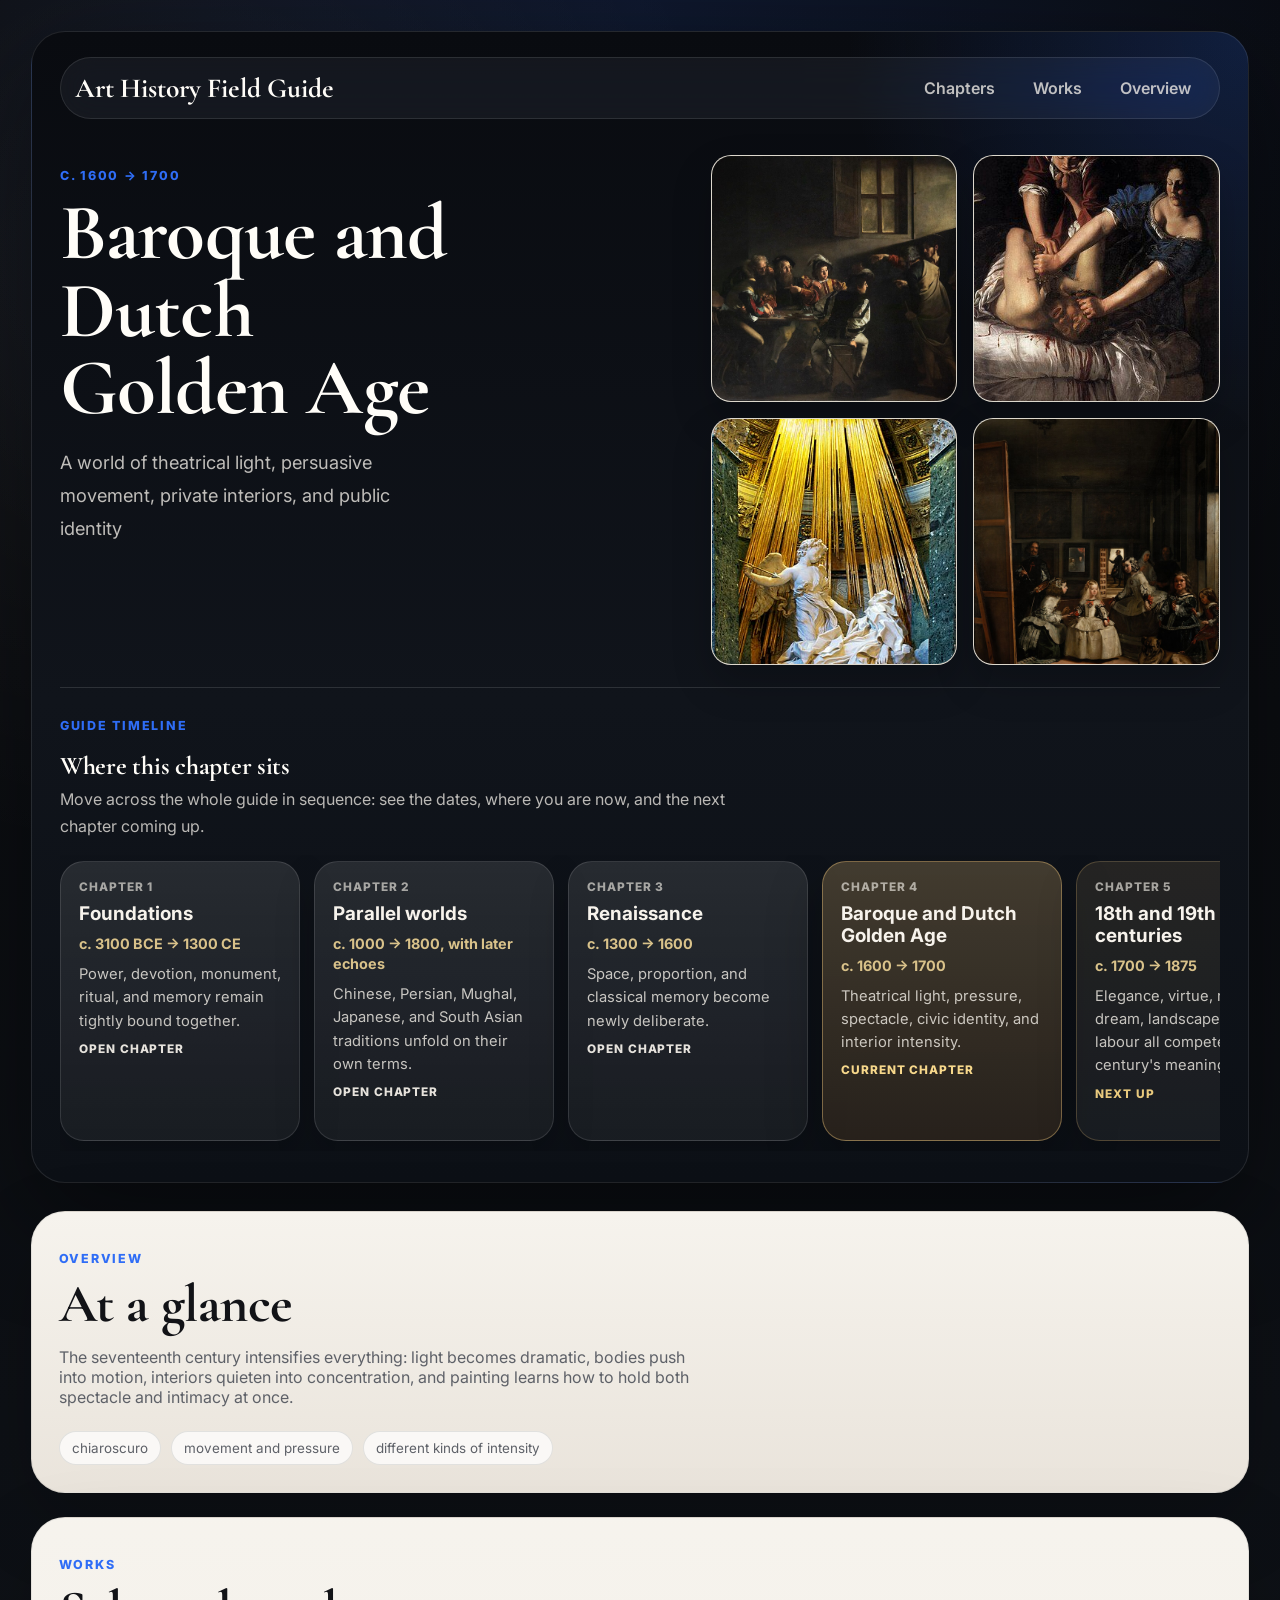
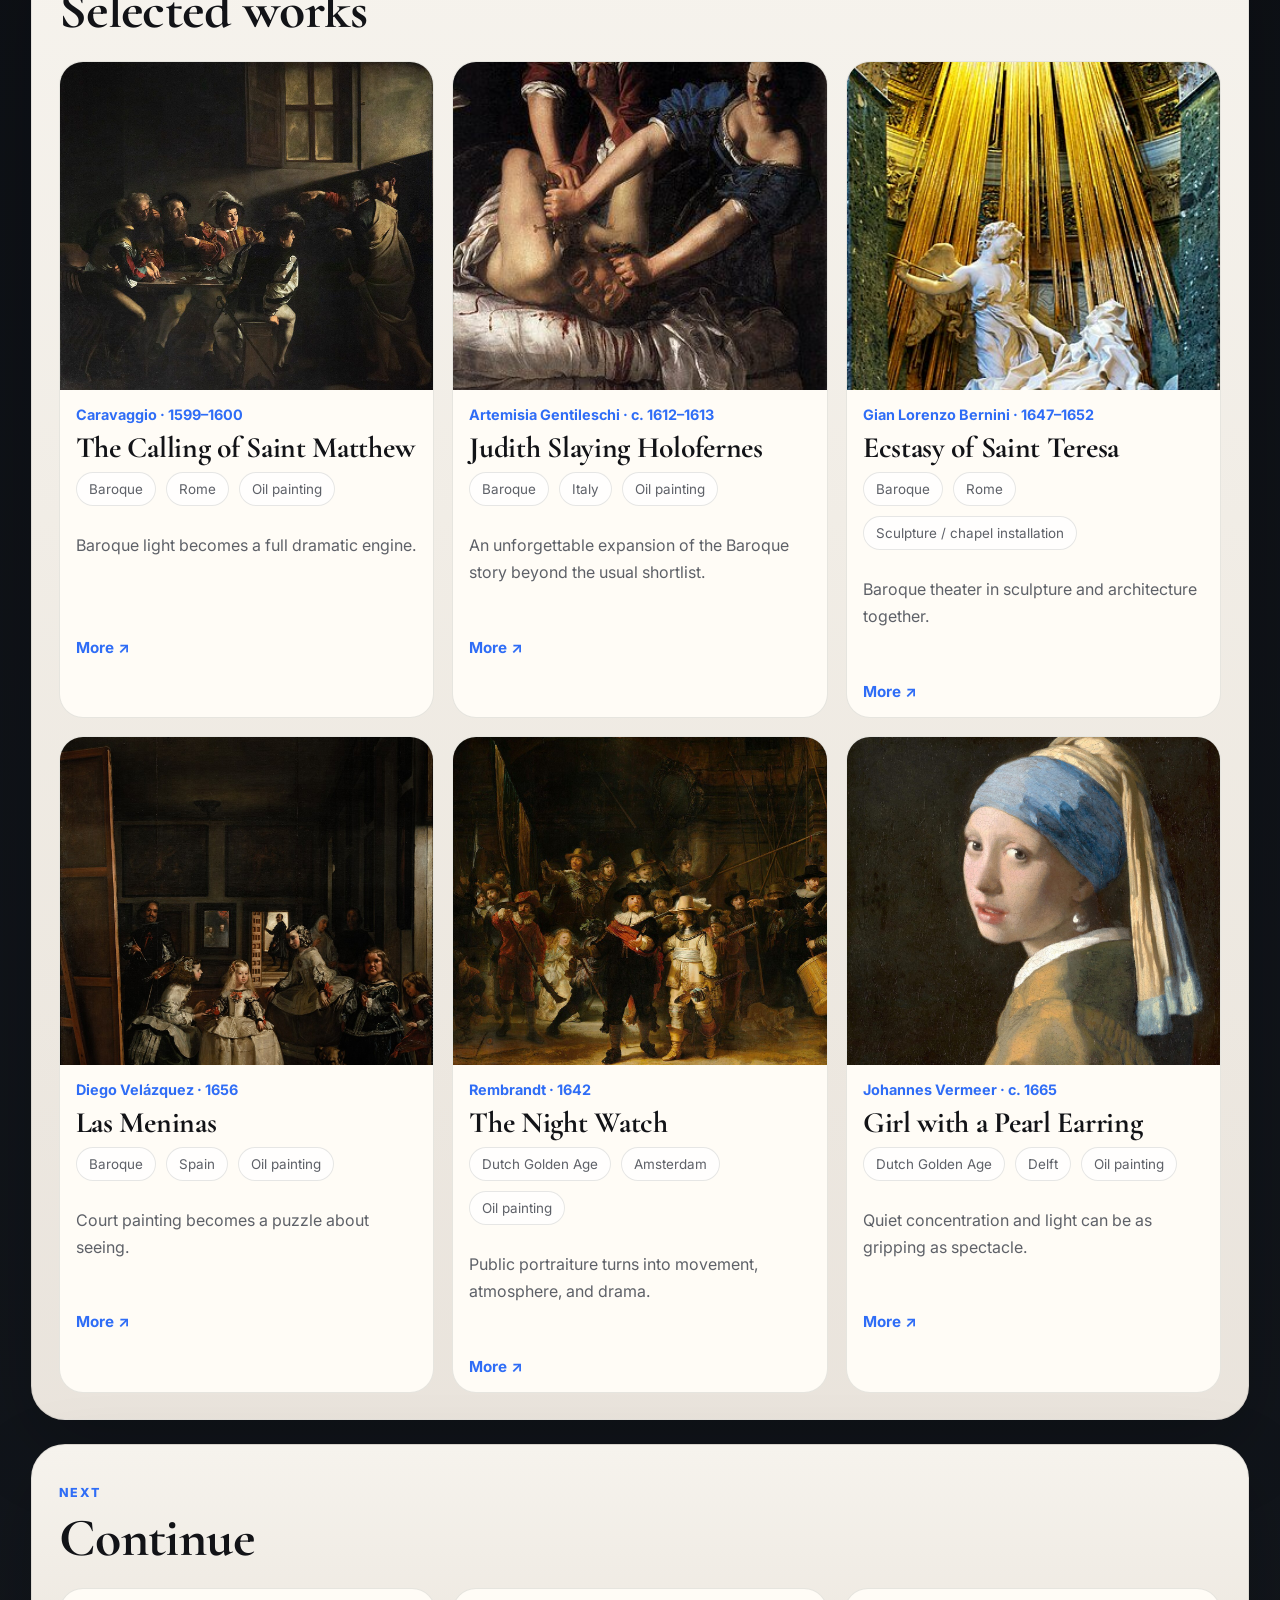
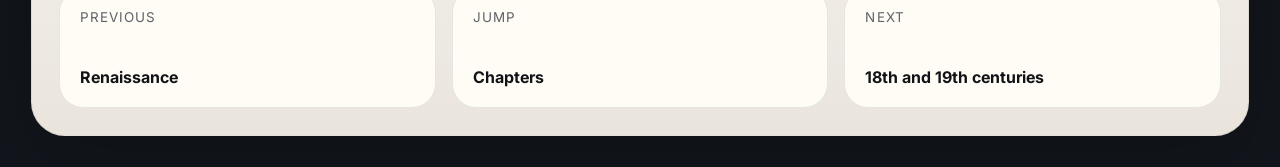
==== commit 40561db9: "refactor: template chapter navigation across all pages" ====
--- a/periods/baroque-dutch.html
+++ b/periods/baroque-dutch.html
@@ -31,7 +31,25 @@
           <img src="../assets/artworks/calling-saint-matthew.jpg" alt="The Calling of Saint Matthew" loading="eager" /><img src="../assets/artworks/judith-slaying-holofernes.jpg" alt="Judith Slaying Holofernes" loading="eager" /><img src="../assets/examples/ecstasy-of-saint-teresa.jpg" alt="Ecstasy of Saint Teresa" loading="eager" /><img src="../assets/examples/las-meninas.jpg" alt="Las Meninas" loading="eager" />
         </div>
       </div>
-      <div class="chapter-switcher"><div class="chapter-switcher__intro"><p class="eyebrow">Guide timeline</p><h2>Where this chapter sits</h2><p>Move across the whole guide in sequence: see the dates, where you are now, and the next chapter coming up.</p></div><div class="chapter-timeline" role="navigation" aria-label="Art history guide timeline"><a class="chapter-stop" href="../periods/foundations.html"><span class="chapter-stop__index">Chapter 1</span><strong class="chapter-stop__title">Foundations</strong><span class="chapter-stop__range">c. 3100 BCE → 1300 CE</span><span class="chapter-stop__summary">Power, devotion, monument, ritual, and memory remain tightly bound together.</span><span class="chapter-stop__state">Open chapter</span></a><a class="chapter-stop" href="../periods/parallel-worlds.html"><span class="chapter-stop__index">Chapter 2</span><strong class="chapter-stop__title">Parallel worlds</strong><span class="chapter-stop__range">c. 1000 → 1800, with later echoes</span><span class="chapter-stop__summary">Chinese, Persian, Mughal, Japanese, and South Asian traditions unfold on their own terms.</span><span class="chapter-stop__state">Open chapter</span></a><a class="chapter-stop" href="../periods/renaissance.html"><span class="chapter-stop__index">Chapter 3</span><strong class="chapter-stop__title">Renaissance</strong><span class="chapter-stop__range">c. 1300 → 1600</span><span class="chapter-stop__summary">Space, proportion, and classical memory become newly deliberate.</span><span class="chapter-stop__state">Open chapter</span></a><a class="chapter-stop is-current" href="../periods/baroque-dutch.html" aria-current="page"><span class="chapter-stop__index">Chapter 4</span><strong class="chapter-stop__title">Baroque and Dutch Golden Age</strong><span class="chapter-stop__range">c. 1600 → 1700</span><span class="chapter-stop__summary">Theatrical light, pressure, spectacle, civic identity, and interior intensity.</span><span class="chapter-stop__state">Current chapter</span></a><a class="chapter-stop is-next" href="../periods/eighteenth-nineteenth.html"><span class="chapter-stop__index">Chapter 5</span><strong class="chapter-stop__title">18th and 19th centuries</strong><span class="chapter-stop__range">c. 1700 → 1875</span><span class="chapter-stop__summary">Elegance, revolution, dream, landscape, labour, and the modern crowd all collide.</span><span class="chapter-stop__state">Next up</span></a><a class="chapter-stop" href="../periods/impressionism-modern-break.html"><span class="chapter-stop__index">Chapter 6</span><strong class="chapter-stop__title">Impressionism to the modern break</strong><span class="chapter-stop__range">c. 1860 → 1907</span><span class="chapter-stop__summary">Weather, sensation, brushwork, and instability open painting toward rupture.</span><span class="chapter-stop__state">Open chapter</span></a><a class="chapter-stop" href="../periods/modernism.html"><span class="chapter-stop__index">Chapter 7</span><strong class="chapter-stop__title">Modernism</strong><span class="chapter-stop__range">c. 1907 → 1970</span><span class="chapter-stop__summary">Fracture, collage, reduction, symbol, gesture, and concept remake art’s terms.</span><span class="chapter-stop__state">Open chapter</span></a><a class="chapter-stop" href="../periods/contemporary.html"><span class="chapter-stop__index">Chapter 8</span><strong class="chapter-stop__title">Contemporary and living questions</strong><span class="chapter-stop__range">c. 1970 → now</span><span class="chapter-stop__summary">A plural present shaped by media, identity, institutions, memory, and circulation.</span><span class="chapter-stop__state">Open chapter</span></a></div></div></div>
+      <!-- generated:chapter-switcher:start -->
+      <div class="chapter-switcher">
+        <div class="chapter-switcher__intro">
+          <p class="eyebrow">Guide timeline</p>
+          <h2>Where this chapter sits</h2>
+          <p>Move across the whole guide in sequence: see the dates, where you are now, and the next chapter coming up.</p>
+        </div>
+        <div class="chapter-timeline" role="navigation" aria-label="Art history guide timeline">
+          <a class="chapter-stop" href="../periods/foundations.html"><span class="chapter-stop__index">Chapter 1</span><strong class="chapter-stop__title">Foundations</strong><span class="chapter-stop__range">c. 3100 BCE → 1300 CE</span><span class="chapter-stop__summary">Power, devotion, monument, ritual, and memory remain tightly bound together.</span><span class="chapter-stop__state">Open chapter</span></a>
+          <a class="chapter-stop" href="../periods/parallel-worlds.html"><span class="chapter-stop__index">Chapter 2</span><strong class="chapter-stop__title">Parallel worlds</strong><span class="chapter-stop__range">c. 1000 → 1800, with later echoes</span><span class="chapter-stop__summary">Chinese, Persian, Mughal, Japanese, and South Asian traditions unfold on their own terms.</span><span class="chapter-stop__state">Open chapter</span></a>
+          <a class="chapter-stop" href="../periods/renaissance.html"><span class="chapter-stop__index">Chapter 3</span><strong class="chapter-stop__title">Renaissance</strong><span class="chapter-stop__range">c. 1300 → 1600</span><span class="chapter-stop__summary">Space, proportion, and classical memory become newly deliberate.</span><span class="chapter-stop__state">Open chapter</span></a>
+          <a class="chapter-stop is-current" href="../periods/baroque-dutch.html" aria-current="page"><span class="chapter-stop__index">Chapter 4</span><strong class="chapter-stop__title">Baroque and Dutch Golden Age</strong><span class="chapter-stop__range">c. 1600 → 1700</span><span class="chapter-stop__summary">Theatrical light, pressure, spectacle, civic identity, and interior intensity.</span><span class="chapter-stop__state">Current chapter</span></a>
+          <a class="chapter-stop is-next" href="../periods/eighteenth-nineteenth.html"><span class="chapter-stop__index">Chapter 5</span><strong class="chapter-stop__title">18th and 19th centuries</strong><span class="chapter-stop__range">c. 1700 → 1875</span><span class="chapter-stop__summary">Elegance, virtue, revolution, dream, landscape, and labour all compete for the century's meaning.</span><span class="chapter-stop__state">Next up</span></a>
+          <a class="chapter-stop" href="../periods/impressionism-modern-break.html"><span class="chapter-stop__index">Chapter 6</span><strong class="chapter-stop__title">Impressionism to the modern break</strong><span class="chapter-stop__range">c. 1860 → 1907</span><span class="chapter-stop__summary">Weather, sensation, brushwork, and structural instability open the way toward modernism.</span><span class="chapter-stop__state">Open chapter</span></a>
+          <a class="chapter-stop" href="../periods/modernism.html"><span class="chapter-stop__index">Chapter 7</span><strong class="chapter-stop__title">Modernism</strong><span class="chapter-stop__range">c. 1907 → 1970</span><span class="chapter-stop__summary">Fracture, reduction, collage, symbol, gesture, and concept renegotiate the terms of art.</span><span class="chapter-stop__state">Open chapter</span></a>
+          <a class="chapter-stop" href="../periods/contemporary.html"><span class="chapter-stop__index">Chapter 8</span><strong class="chapter-stop__title">Contemporary and living questions</strong><span class="chapter-stop__range">c. 1970 → now</span><span class="chapter-stop__summary">Plural, global, and contested: media, identity, institutions, memory, and circulation all shape the encounter.</span><span class="chapter-stop__state">Open chapter</span></a>
+        </div>
+      </div>
+      <!-- generated:chapter-switcher:end -->
     </header>
 
     <main>
@@ -124,11 +142,13 @@
           <p class="eyebrow">Next</p>
           <h2>Continue</h2>
         </div>
+        <!-- generated:next-grid:start -->
         <div class="next-grid">
           <a class="next-card" href="renaissance.html"><span>Previous</span><strong>Renaissance</strong></a>
           <a class="next-card" href="../index.html#periods"><span>Jump</span><strong>Chapters</strong></a>
           <a class="next-card" href="eighteenth-nineteenth.html"><span>Next</span><strong>18th and 19th centuries</strong></a>
         </div>
+        <!-- generated:next-grid:end -->
       </section>
     </main>
   </div>
